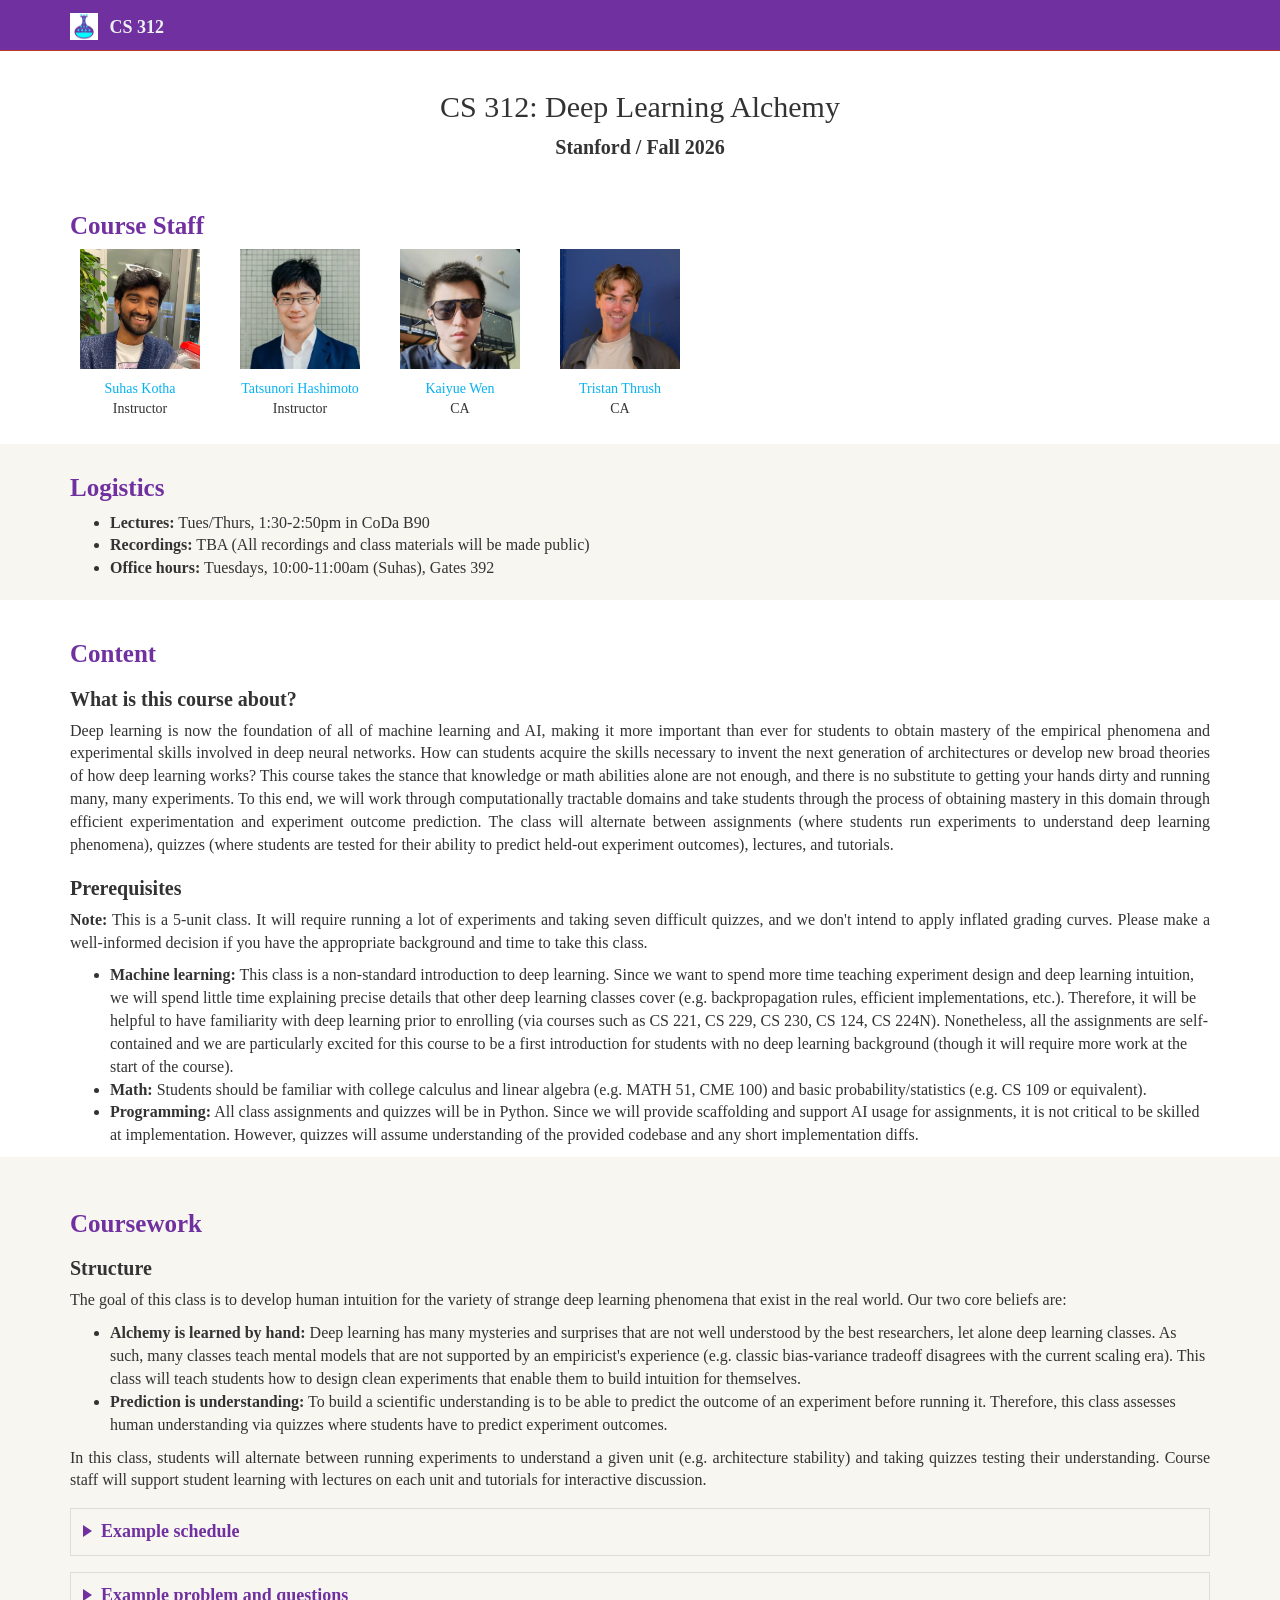
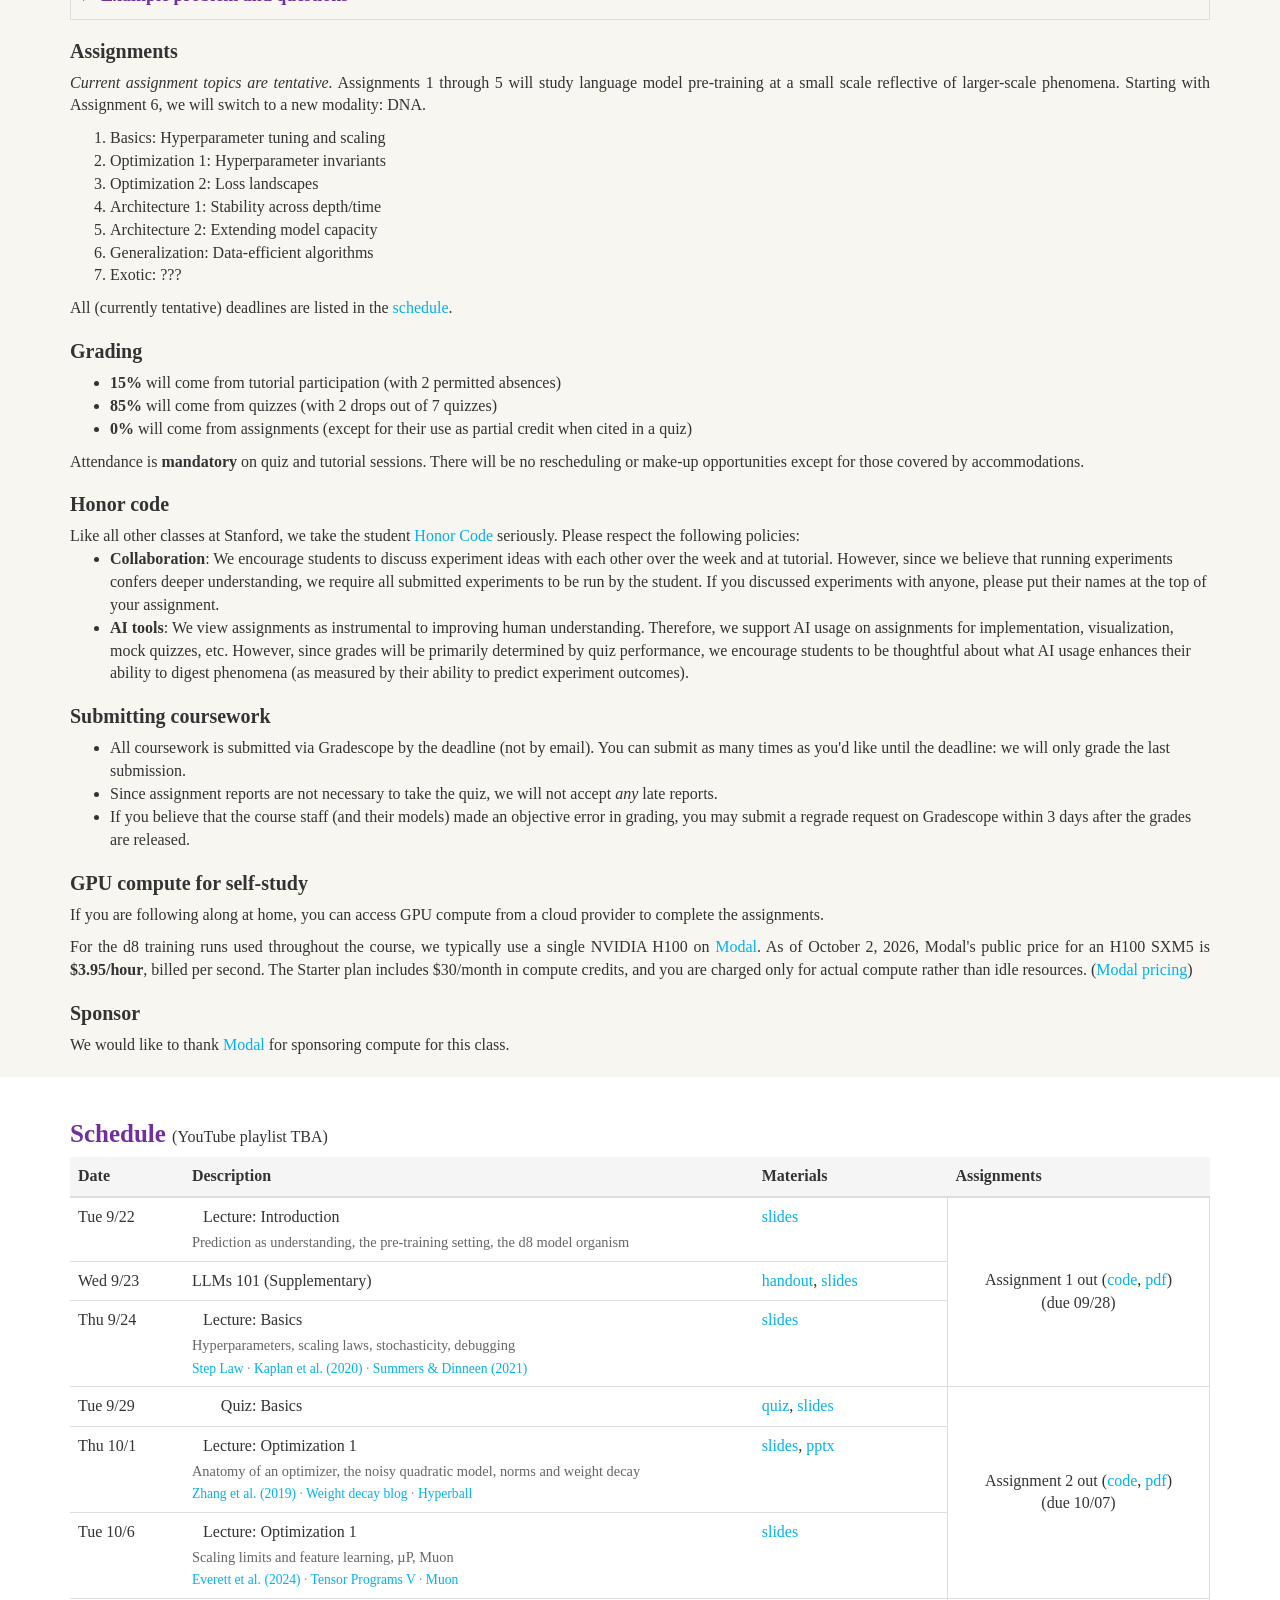
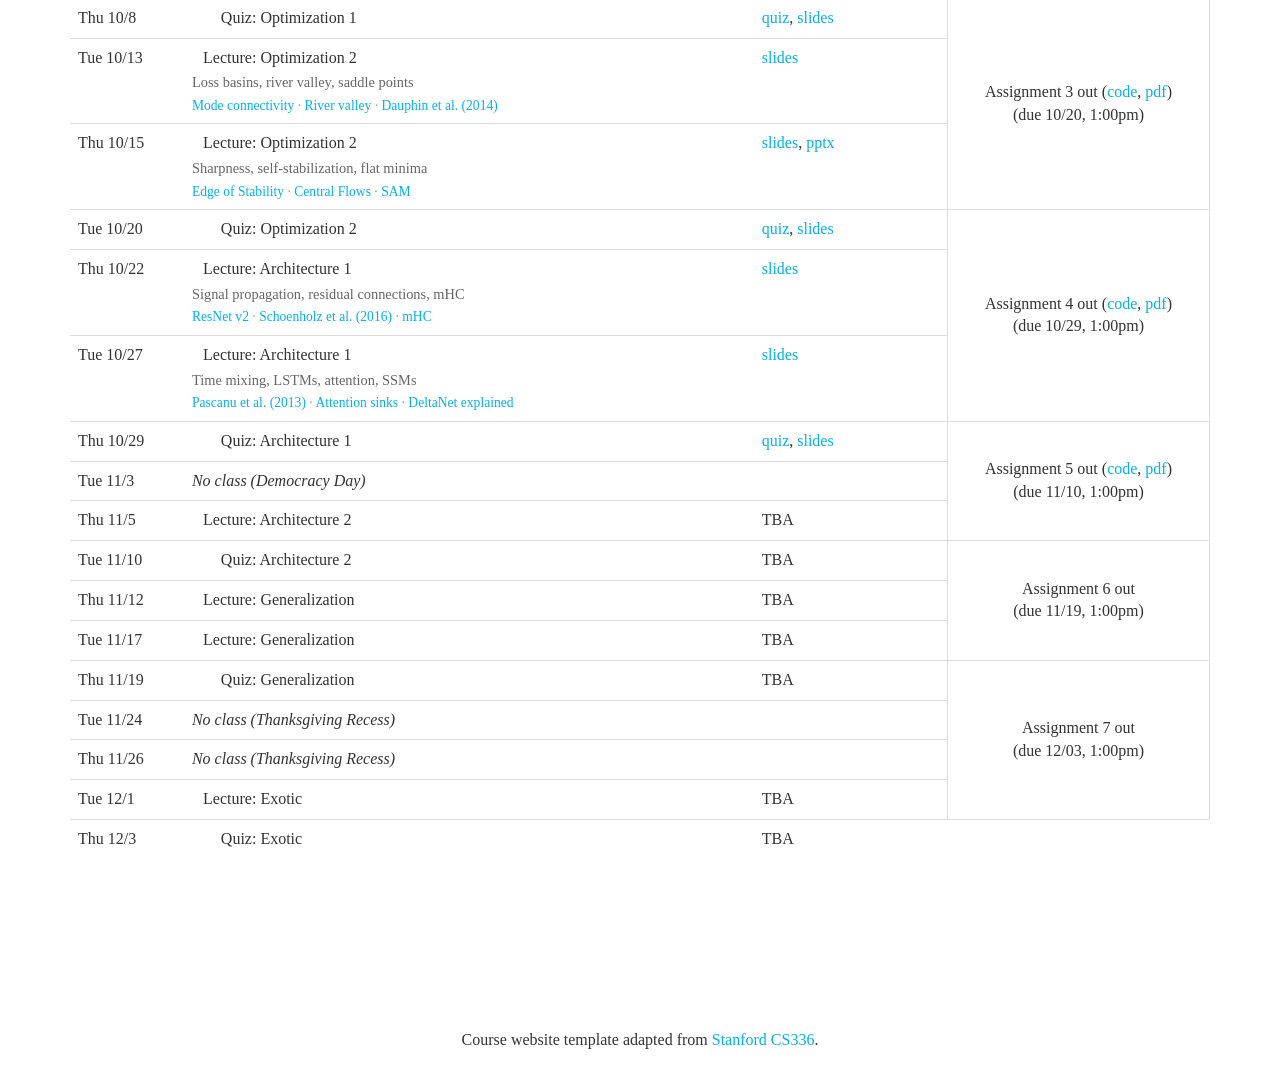
==== index.html @ ad255250 "Add interactive Stability quiz, handout, and answer slides" ====
<!doctype html>
<html lang="en">
  <head>
    <meta charset="utf-8" />
    <meta http-equiv="X-UA-Compatible" content="IE=edge" />
    <meta name="viewport" content="width=device-width, initial-scale=1" />
    <title>Deep Learning Alchemy | Stanford CS 312</title>
    <meta
      name="description"
      content="Official course website for Stanford CS 312: Deep Learning Alchemy (Fall 2026), including logistics, schedule, assignments, and course materials."
    />
    <meta
      name="robots"
      content="index,follow,max-snippet:-1,max-image-preview:large,max-video-preview:-1"
    />
    <meta name="author" content="Stanford CS 312 Staff" />
    <meta name="google-site-verification" content="wiOvonGE569wp-Qd1SQpCtJ5oDwH_4TUadY4_-77ur4" />
    <link rel="canonical" href="https://cs312.stanford.edu/" />
    <link rel="icon" type="image/png" href="/assets/images/alchemy_mock.png" />
    <meta property="og:locale" content="en_US" />
    <meta property="og:type" content="website" />
    <meta
      property="og:title"
      content="Stanford CS 312 | Deep Learning Alchemy"
    />
    <meta
      property="og:description"
      content="Official course website for Stanford CS 312: Deep Learning Alchemy (Fall 2026), including logistics, schedule, assignments, and course materials."
    />
    <meta property="og:url" content="https://cs312.stanford.edu/" />
    <meta property="og:site_name" content="Stanford CS 312" />
    <meta name="twitter:card" content="summary" />
    <meta
      name="twitter:title"
      content="Stanford CS 312 | Deep Learning Alchemy"
    />
    <meta
      name="twitter:description"
      content="Official course website for Stanford CS 312: Deep Learning Alchemy (Fall 2026), including logistics, schedule, assignments, and course materials."
    />
    <script type="application/ld+json">
      {
        "@context": "https://schema.org",
        "@type": "Course",
        "name": "CS 312: Deep Learning Alchemy",
        "courseCode": "CS 312",
        "description": "Stanford course focused on mastering the empirical phenomena and experimental skills involved in deep neural networks.",
        "provider": {
          "@type": "CollegeOrUniversity",
          "name": "Stanford University",
          "url": "https://www.stanford.edu"
        },
        "url": "https://cs312.stanford.edu/",
        "inLanguage": "en"
      }
    </script>
    <style>
      #shuffle-container {
        visibility: hidden;
      }
      /* #previous-offerings[hidden] {
        display: none;
      } */
    </style>
    <noscript
      ><style>
        #shuffle-container {
          visibility: visible;
        }
      </style></noscript
    >
    <script>
      // Shuffle instructors and CAs within their role groups
      document.addEventListener("DOMContentLoaded", () => {
        const container = document.getElementById("shuffle-container");
        if (container) {
          const children = Array.from(container.children);

          const shuffle = (items) => {
            const copy = [...items];
            for (let i = copy.length - 1; i > 0; i -= 1) {
              const j = Math.floor(Math.random() * (i + 1));
              if (i !== j) {
                [copy[i], copy[j]] = [copy[j], copy[i]];
              }
            }
            return copy;
          };

          container.replaceChildren(
            ...shuffle(children.slice(0, 2)),
            ...shuffle(children.slice(2)),
          );
          container.style.visibility = "visible";
        }

        document.querySelectorAll("[data-answer-slides]").forEach((quizAnswerSlidesLink) => {
          quizAnswerSlidesLink.addEventListener("click", (event) => {
            const shouldContinue = window.confirm(
              "Double-checking: did you actually attempt the quiz? These slides are for the quiz answers so only open them if you've attempted the quiz and want to see plots/commentary surrounding the answers.\n\nPress OK only if you still want to go forward.",
            );
            if (!shouldContinue) event.preventDefault();
          });
        });

        /* const offeringsToggle = document.getElementById(
          "toggle-previous-offerings",
        );
        const offeringsList = document.getElementById("previous-offerings");
        if (offeringsToggle && offeringsList) {
          offeringsToggle.addEventListener("click", () => {
            const isHidden = offeringsList.hasAttribute("hidden");
            if (isHidden) {
              offeringsList.removeAttribute("hidden");
              offeringsList.setAttribute("aria-hidden", "false");
              offeringsToggle.setAttribute("aria-expanded", "true");
            } else {
              offeringsList.setAttribute("hidden", "");
              offeringsList.setAttribute("aria-hidden", "true");
              offeringsToggle.setAttribute("aria-expanded", "false");
            }
          });
        } */
      });
    </script>
    <!-- bootstrap -->
    <link
      rel="stylesheet"
      href="https://maxcdn.bootstrapcdn.com/bootstrap/3.2.0/css/bootstrap.min.css"
    />
    <link rel="stylesheet" type="text/css" href="style.css" />
    <link
      rel="stylesheet"
      href="https://maxcdn.bootstrapcdn.com/font-awesome/4.4.0/css/font-awesome.min.css"
    />
  </head>
  <body>
    <nav class="navbar navbar-default navbar-fixed-top">
      <div class="container">
        <div class="navbar-header">
          <a class="navbar-brand brand" href="/">
            <img
              class="brand-icon"
              src="/assets/images/alchemy_mock.png"
              alt=""
              width="28"
              height="28"
            />
            <span>CS 312</span>
          </a>
        </div>
      </div>
    </nav>
    <main id="main-content">
    <div id="header" style="text-align: center">
      <h1>CS 312: Deep Learning Alchemy</h1>
      <p class="term-line">
        Stanford / Fall 2026
        <!-- Previous offerings temporarily hidden.
        <span
          style="
            position: relative;
            font-weight: 300;
            font-size: 16px;
            margin-left: 6px;
          "
          >(<button
            id="toggle-previous-offerings"
            type="button"
            aria-controls="previous-offerings"
            aria-expanded="false"
            style="
              color: #7030A0;
              text-decoration: underline;
              background: none;
              border: 0;
              padding: 0;
              font: inherit;
              line-height: inherit;
              cursor: pointer;
            "
          >
            previous offerings</button
          >)
          <span
            id="previous-offerings"
            hidden
            aria-hidden="true"
            style="
              position: absolute;
              left: 50%;
              transform: translateX(-50%);
              top: 100%;
              background: #fff;
              border: 1px solid #ccc;
              border-radius: 4px;
              padding: 4px 12px;
              font-size: 16px;
              font-weight: 300;
              white-space: nowrap;
              box-shadow: 0 2px 6px rgba(0, 0, 0, 0.12);
              z-index: 100;
            "
          >
            <a href="/spring2025/" style="color: #7030A0">Spring 2025</a> |
            <a href="/spring2024/" style="color: #7030A0">Spring 2024</a>
          </span>
        </span>
        -->
      </p>
      <!-- Previous offerings temporarily hidden.
      <noscript>
        <p
          style="
            text-align: center;
            margin-top: 6px;
            margin-bottom: 0;
            font-size: 16px;
          "
        >
          Previous offerings: <a href="/spring2025/">Spring 2025</a> |
          <a href="/spring2024/">Spring 2024</a>
        </p>
      </noscript>
      -->
    </div>
    <!-- Staff Info -->
    <div class="container sec" id="people">
      <!-- <div class="row"> -->
      <div class="col">
        <h2>Course Staff</h2>
        <div id="shuffle-container">
          <div class="instructor">
            <a href="https://thashim.github.io/">
              <div class="instructorphoto">
                <picture>
                  <source srcset="/assets/images/thashim.webp" type="image/webp" />
                  <img
                    src="/assets/images/thashim.jpeg"
                    alt="Tatsunori Hashimoto headshot"
                    width="120"
                    height="120"
                  />
                </picture>
              </div>
              <div>Tatsunori Hashimoto</div>
            </a>
            <div>Instructor</div>
          </div>
          <div class="instructor">
            <a href="https://kothasuhas.github.io/">
              <div class="instructorphoto">
                <picture>
                  <img
                    src="/assets/images/suhas.jpg"
                    alt="Suhas Kotha headshot"
                    width="120"
                    height="120"
                  />
                </picture>
              </div>
              <div>Suhas Kotha</div>
            </a>
            <div>Instructor</div>
          </div>
          <div class="instructor">
            <a href="https://whenwen.github.io/">
              <div class="instructorphoto">
                <img
                  src="/assets/images/kaiyue.jpg"
                  alt="Kaiyue Wen headshot"
                  width="120"
                  height="120"
                />
              </div>
              <div>Kaiyue Wen</div>
            </a>
            <div>CA</div>
          </div>
          <div class="instructor">
            <a href="https://tristanthrush.com/">
              <div class="instructorphoto">
                <img
                  src="/assets/images/tristan.png"
                  alt="Tristan Thrush headshot"
                  width="120"
                  height="120"
                />
              </div>
              <div>Tristan Thrush</div>
            </a>
            <div>CA</div>
          </div>
        </div>
      </div>
    </div>
    <!-- Logistics -->
    <div class="sechighlight">
      <div class="container sec" id="logistics">
        <h2>Logistics</h2>
        <ul>
          <li>
            <b>Lectures:</b> Tues/Thurs, 1:30-2:50pm in
            CoDa B90
          </li>
          <li>
            <b>Recordings:</b> TBA (All recordings and class materials will be made public)
          </li>
          <li>
            <b>Office hours:</b> Tuesdays, 10:00-11:00am (Suhas), Gates 392
          </li>
          <!-- <li>
            <b>Contact:</b> TBA
          </li> -->
        </ul>
      </div>
    </div>
    <!-- Content -->
    <div class="container sec" id="content">
      <h2>Content</h2>
      <h3>What is this course about?</h3>
      <p>
        Deep learning is now the foundation of all of machine learning and AI,
        making it more important than ever for students to obtain mastery of the
        empirical phenomena and experimental skills involved in deep neural
        networks. How can students acquire the skills necessary to invent the
        next generation of architectures or develop new broad theories of how
        deep learning works? This course takes the stance that knowledge or math
        abilities alone are not enough, and there is no substitute to getting
        your hands dirty and running many, many experiments. To this end, we
        will work through computationally tractable domains and take
        students through the process of obtaining mastery in this domain through
        efficient experimentation and experiment outcome prediction. The class will alternate between assignments (where students run experiments to understand deep learning phenomena), quizzes (where students are tested for their ability to predict held-out experiment outcomes), lectures, and tutorials.
      </p>
      <h3>Prerequisites</h3>
      <p>
        <b>Note:</b> This is a 5-unit class. It will require running a lot of experiments and taking seven difficult quizzes, and we don't intend to apply inflated grading curves. Please make a well-informed decision if you have the appropriate background and time to take this class.
      </p>
      <ul>
        <li><b>Machine learning:</b> This class is a non-standard introduction to deep learning. Since we want to spend more time teaching experiment design and deep learning intuition, we will spend little time explaining precise details that other deep learning classes cover (e.g. backpropagation rules, efficient implementations, etc.). Therefore, it will be helpful to have familiarity with deep learning prior to enrolling (via courses such as CS 221, CS 229, CS 230, CS 124, CS 224N). Nonetheless, all the assignments are self-contained and we are particularly excited for this course to be a first introduction for students with no deep learning background (though it will require more work at the start of the course).</li>
        <li><b>Math:</b> Students should be familiar with college calculus and linear algebra (e.g. MATH 51, CME 100) and basic probability/statistics (e.g. CS 109 or equivalent).</li>
        <li><b>Programming:</b> All class assignments and quizzes will be in Python. Since we will provide scaffolding and support AI usage for assignments, it is not critical to be skilled at implementation. However, quizzes will assume understanding of the provided codebase and any short implementation diffs. </li>
      </ul>
    </div>
    <!-- Coursework -->
    <!-- Note the margin-top:-20px and the <br> serve to make the #coursework hyperlink display correctly (with the h2 header visible) -->
    <div class="sechighlight">
      <div class="container sec" id="coursework" style="margin-top: -20px">
        <br />
        <h2>Coursework</h2>
        <h3>Structure</h3>
        <p>The goal of this class is to develop human intuition for the variety of strange deep learning phenomena that exist in the real world. Our two core beliefs are:</p>
        <ul>
          <li><b>Alchemy is learned by hand:</b> Deep learning has many mysteries and surprises that are not well understood by the best researchers, let alone deep learning classes. As such, many classes teach mental models that are not supported by an empiricist's experience (e.g. classic bias-variance tradeoff disagrees with the current scaling era). This class will teach students how to design clean experiments that enable them to build intuition for themselves.</li>
          <li><b>Prediction is understanding:</b> To build a scientific understanding is to be able to predict the outcome of an experiment before running it. Therefore, this class assesses human understanding via quizzes where students have to predict experiment outcomes.</li>
        </ul>
        <p>In this class, students will alternate between running experiments to understand a given unit (e.g. architecture stability) and taking quizzes testing their understanding. Course staff will support student learning with lectures on each unit and tutorials for interactive discussion.</p>
        <details class="large-content-dropdown example-schedule-dropdown">
          <summary>Example schedule</summary>
          <ul>
            <li>
            At the introductory meeting and after each quiz: The assignment for the next unit is released
            <ul>
              <li>The assignment scopes out empirical phenomena that students will best understand through designing clean experiments.</li>
              <li>Students will eventually submit a report with plots/tables explaining the experiments they ran.</li>
            </ul>
            </li>
            <li>One or two class meetings: Lectures explain common intuitions for the unit</li>
            <li>
            Once a week: 30 minute tutorial
            <ul>
              <li>Every week, each student is required to meet with three other students and one course staff for 30 minutes.</li>
              <li>During this session, the instructor will ask questions about what experiments each student is running as well as cover practice problems that will help for the quiz. This time can also serve as group office hours.</li>
              <li>Students will receive a full grade given active participation.</li>
            </ul>
            </li>
            <li>
            By the start of the quiz: Student reports are due
            <ul>
              <li>Note that the assignment is not graded and is only useful for partial credit on the quiz.</li>
              <li>The reports may inspire questions that appear on the quiz.</li>
            </ul>
            </li>
            <li>
            At the end of the unit: A 40-minute experiment prediction quiz is administered
            <ul>
              <li>Each quiz question will correspond to a thematic held-out experiment run by the instructors. The student will be given a description of the experiment (including code diff) and asked to predict the outcome of the experiment.</li>
              <li>Quiz questions will span easy, medium, and hard difficulty depending on how much extrapolation they require from the assignment suggestions.</li>
              <li>During this quiz, students will not be allowed to refer to any external resources including their report. Students can cite their report in the quiz and can receive partial credit if their reasoning appears sound.</li>
              <li>Immediately after the quiz, the instructors will cover the answers and discuss mental models with the class.</li>
            </ul>
            </li>
          </ul>
        </details>
        <details class="large-content-dropdown example-problems-dropdown">
          <summary>Example problem and questions</summary>
          <div class="table-responsive">
            <table class="table table-bordered example-problems-table">
            <colgroup>
              <col style="width: 50%" />
              <col style="width: 50%" />
            </colgroup>
            <tbody>
              <tr>
                <td><b>Example Assignment Problem</b>: Start from the baseline depth 8 transformer that we pre-train on 614M tokens. This transformer (implementation provided below) features multiple components such as prenorm, attention, MLP, residuals, and positional embeddings. In this problem, we want to understand how much each component improves loss. Explore the following directions.
                <ol type="a">
                  <li>Perform leave-one-out ablations on the role of each component in our current model.</li>
                  <li>...</li>
                  <li>...</li>
                  <li>Understand the role of the residual connection. Can you come up with different schemes that improve the loss benefit of the residual connection?</li>
                </ol>
                <details class="example-code-dropdown relevant-code">
                  <summary>Relevant code snippet</summary>
                  <pre><code>class Block(nn.Module):
    def __init__(self, width, ...):
        super().__init__()
        self.attn_norm = RMSNorm(width)
        self.attn = Attention(width, ...)
        self.mlp_norm = RMSNorm(width)
        self.mlp = MLP(width, ...)

    def update(self, x):
        attn = self.attn(self.attn_norm(x))
        mlp = self.mlp(self.mlp_norm(x + attn))
        return attn + mlp

    def forward(self, x):
        return x + self.update(x)


class Transformer(nn.Module):
    def __init__(self, vocab_size, depth=8, ...):
        super().__init__()
        self.token_embed = nn.Embedding(vocab_size, ...)
        self.position_embed = nn.Embedding(...)
        self.blocks = nn.ModuleList(
            [Block(...) for _ in range(depth)]
        )
        self.final_norm = RMSNorm(...)
        self.lm_head = nn.Linear(..., vocab_size)

    def forward(self, tokens):
        positions = torch.arange(
            tokens.size(1), device=tokens.device
        )
        x = self.token_embed(tokens)
        x = x + self.position_embed(positions)
        for block in self.blocks:
            x = block(x)
        return self.lm_head(self.final_norm(x))</code></pre>
                </details>
                </td>
                <td>
                  <b>Example Quiz Question (Difficulty Easy)</b>: We train each of the following depth-8 transformer variants using the same training recipe and hyperparameters. Rank the variants from lowest to highest final validation loss. Use &lt;, &gt;, or = between the letters; use = when the losses are within 0.01.
                  <ol type="A">
                    <li>Baseline</li>
                    <li>No prenorm</li>
                    <li>No residual</li>
                    <li>No MLP</li>
                    <li>No attention</li>
                    <li>No positional embeddings</li>
                  </ol>
                  <details class="example-code-dropdown question-diff">
                    <summary>No prenorm diff</summary>
                    <pre><code><span class="diff-context">@@ -10,4 +10,4 @@ class Block.update</span>
<span class="diff-context"> def update(self, x):</span>
<span class="diff-remove">-    attn = self.attn(self.attn_norm(x))</span>
<span class="diff-add">+    attn = self.attn(x)</span>
<span class="diff-remove">-    mlp = self.mlp(self.mlp_norm(x + attn))</span>
<span class="diff-add">+    mlp = self.mlp(x + attn)</span>
<span class="diff-context">     return attn + mlp</span></code></pre>
                  </details>
                  <details class="example-code-dropdown question-diff">
                    <summary>No residual diff</summary>
                    <pre><code><span class="diff-context">@@ -16,2 +16,2 @@ class Block.forward</span>
<span class="diff-context"> def forward(self, x):</span>
<span class="diff-remove">-    return x + self.update(x)</span>
<span class="diff-add">+    return self.update(x)</span></code></pre>
                  </details>
                  <details class="example-code-dropdown question-diff">
                    <summary>No MLP diff</summary>
                    <pre><code><span class="diff-context">@@ -10,4 +10,3 @@ class Block.update</span>
<span class="diff-context"> def update(self, x):</span>
<span class="diff-context">     attn = self.attn(self.attn_norm(x))</span>
<span class="diff-remove">-    mlp = self.mlp(self.mlp_norm(x + attn))</span>
<span class="diff-remove">-    return attn + mlp</span>
<span class="diff-add">+    return attn</span></code></pre>
                  </details>
                  <details class="example-code-dropdown question-diff">
                    <summary>No attention diff</summary>
                    <pre><code><span class="diff-context">@@ -10,4 +10,3 @@ class Block.update</span>
<span class="diff-context"> def update(self, x):</span>
<span class="diff-remove">-    attn = self.attn(self.attn_norm(x))</span>
<span class="diff-remove">-    mlp = self.mlp(self.mlp_norm(x + attn))</span>
<span class="diff-remove">-    return attn + mlp</span>
<span class="diff-add">+    mlp = self.mlp(self.mlp_norm(x))</span>
<span class="diff-add">+    return mlp</span></code></pre>
                  </details>
                  <details class="example-code-dropdown question-diff">
                    <summary>No positional embeddings diff</summary>
                    <pre><code><span class="diff-context">@@ -22,2 +22,1 @@ Transformer.__init__</span>
<span class="diff-context">         self.token_embed = nn.Embedding(vocab_size, ...)</span>
<span class="diff-remove">-        self.position_embed = nn.Embedding(...)</span>
<span class="diff-context">@@ -30,8 +29,4 @@ Transformer.forward</span>
<span class="diff-context">     def forward(self, tokens):</span>
<span class="diff-remove">-        positions = torch.arange(</span>
<span class="diff-remove">-            tokens.size(1), device=tokens.device</span>
<span class="diff-remove">-        )</span>
<span class="diff-context">         x = self.token_embed(tokens)</span>
<span class="diff-remove">-        x = x + self.position_embed(positions)</span>
<span class="diff-context">         for block in self.blocks:</span>
<span class="diff-context">             x = block(x)</span></code></pre>
                  </details>
                  <br>
                  <b>Example Quiz Question (Difficulty Hard)</b>: We train the default 8 layer transformer as well as a variant where instead of having the residual connection come from the previous layer, we take 0.5 contribution from the previous layer and 0.5 contribution from two layers before (except for the first layer). For each method, we take the best loss over six learning rates {10<sup>&minus;4</sup>, 3 &times; 10<sup>&minus;4</sup>, 10<sup>&minus;3</sup>, 3 &times; 10<sup>&minus;3</sup>, 10<sup>&minus;2</sup>, 3 &times; 10<sup>&minus;2</sup>}. What is your prediction of the loss difference between each method (<i>L<sub>mixed residual</sub></i> &minus; <i>L<sub>default</sub></i>)?
                  <details class="example-code-dropdown question-diff">
                    <summary>Core diff</summary>
                    <pre><code><span class="diff-context">@@ -34,3 +34,9 @@ Transformer.forward</span>
<span class="diff-context"> x_two_back = None</span>
<span class="diff-context"> for i, block in enumerate(self.blocks):</span>
<span class="diff-remove">-    x = block(x)</span>
<span class="diff-add">+    update = block.update(x)</span>
<span class="diff-add">+    residual = (</span>
<span class="diff-add">+        x if i == 0</span>
<span class="diff-add">+        else 0.5 * x + 0.5 * x_two_back</span>
<span class="diff-add">+    )</span>
<span class="diff-add">+    x_two_back, x = x, residual + update</span></code></pre>
                  <br>
                  <p><i>Note: both of these questions are hard, do not get discouraged if you do not have intuition for them without running experiments from the assignment!</i></p>
                  </details>
                </td>
              </tr>
            </tbody>
            </table>
          </div>
        </details>
        <h3>Assignments</h3>
        <p><i>Current assignment topics are tentative.</i> Assignments 1 through 5 will study language model pre-training at a small scale reflective of larger-scale phenomena. Starting with Assignment 6, we will switch to a new modality: DNA.</p>
        <ol>
          <li>Basics: Hyperparameter tuning and scaling</li>
          <li>Optimization 1: Hyperparameter invariants</li>
          <li>Optimization 2: Loss landscapes</li>
          <li>Architecture 1: Stability across depth/time</li>
          <li>Architecture 2: Extending model capacity</li>
          <li>Generalization: Data-efficient algorithms</li>
          <li>Exotic: ???</li>
        </ol>
        All (currently tentative) deadlines are listed in the
        <a href="#schedule">schedule</a>.

        <h3>Grading</h3>

        <ul>
          <li><b>15%</b> will come from tutorial participation (with 2 permitted absences)</li>
          <li><b>85%</b> will come from quizzes (with 2 drops out of 7 quizzes)</li>
          <li><b>0%</b> will come from assignments (except for their use as partial credit when cited in a quiz)</li>
        </ul>

        <p>Attendance is <b>mandatory</b> on quiz and tutorial sessions. There will be no rescheduling or make-up opportunities except for those covered by accommodations. </p>

        <h3>Honor code</h3>
        Like all other classes at Stanford, we take the student
        <a href="https://ed.stanford.edu/academics/masters-handbook/honor-code"
          >Honor Code</a
        >
        seriously. Please respect the following policies:
        <ul>
          <li>
            <b>Collaboration</b>: We encourage students to discuss experiment ideas with each other over the week and at tutorial. However, since we believe that running experiments confers deeper understanding, we require all submitted experiments to be run by the student. If you discussed experiments with anyone, please put their names at the top of your assignment.
          </li>
          <li>
            <b>AI tools</b>: We view assignments as instrumental to improving human understanding. Therefore, we support AI usage on assignments for implementation, visualization, mock quizzes, etc. However, since grades will be primarily determined by quiz performance, we encourage students to be thoughtful about what AI usage enhances their ability to digest phenomena (as measured by their ability to predict experiment outcomes).
          </li>
        </ul>

        <h3>Submitting coursework</h3>
        <ul>
          <li>
            All coursework is submitted via Gradescope by the deadline (not by email). You can submit as many times as you'd like until the deadline: we will only grade the last submission.
          </li>
          <li>
            Since assignment reports are not necessary to take the quiz, we will not accept <i>any</i> late reports.
          </li>
          <li>
            If you believe that the course staff (and their models) made an objective error in
          grading, you may submit a regrade request on Gradescope within 3 days
          after the grades are released.
          </li>
        </ul>
        <h3>GPU compute for self-study</h3>

        <p>If you are following along at home, you can access GPU compute from a cloud provider to complete the assignments.</p>

        <p>
          For the d8 training runs used throughout the course, we typically use a single NVIDIA H100 on
          <a href="https://modal.com">Modal</a>. As of October 2, 2026, Modal's public price for an H100 SXM5 is
          <b>$3.95/hour</b>, billed per second. The Starter plan includes $30/month in compute credits, and you are
          charged only for actual compute rather than idle resources.
          (<a href="https://modal.com/pricing">Modal pricing</a>)
        </p>
        <h3>Sponsor</h3>
        <p>
          We would like to thank <a href="https://modal.jobs/">Modal</a> for sponsoring compute for this class.
        </p>
      </div>
    </div>
    <!-- Schedule -->
    <!-- Note the margin-top:-20px and the <br> serve to make the #schedule hyperlink display correctly (with the h2 header visible) -->
    <div class="container sec" id="schedule" style="margin-top: -20px">
      <br />
      <h2>
        Schedule
        <span class="schedule-playlist">(YouTube playlist TBA)</span>
      </h2>
      <table class="table" style="margin-bottom: 10rem">
        <colgroup>
          <col style="width: 10%" />
          <col style="width: 50%" />
          <col style="width: 17%" />
          <col style="width: 23%" />
        </colgroup>
        <thead>
          <tr class="active">
            <th>Date</th>
            <th>Description</th>
            <th>Materials</th>
            <th>Assignments</th>
          </tr>
        </thead>
        <tbody>
          <tr>
            <td>Tue 9/22</td>
            <td><span class="schedule-label">Lecture</span>: Introduction
              <div class="schedule-topics">Prediction as understanding, the pre-training setting, the d8 model organism</div>
            </td>
            <td><a href="assets/slides/lecture_01.pdf">slides</a></td>
            <td class="assignment-block" rowspan="3">Assignment 1 out (<a href="https://github.com/deep-learning-alchemy/assignments/tree/a1_release">code</a>, <a href="assets/assignments/a1_basics.pdf">pdf</a>)<span class="assignment-due-break"><br /></span> (due 09/28)</td>
          </tr>
          <tr>
            <td>Wed 9/23</td>
            <td>LLMs 101 (Supplementary)</td>
            <td><a href="assets/slides/llms_101_handout.pdf">handout</a>, <a href="assets/slides/llms_101_slides.pdf">slides</a></td>
          </tr>
          <tr>
            <td>Thu 9/24</td>
            <td><span class="schedule-label">Lecture</span>: Basics
              <div class="schedule-topics">Hyperparameters, scaling laws, stochasticity, debugging</div>
              <div class="schedule-readings"><a href="https://arxiv.org/abs/2503.04715">Step Law</a> &middot; <a href="https://arxiv.org/abs/2001.08361">Kaplan et al. (2020)</a> &middot; <a href="https://arxiv.org/abs/2103.04514">Summers &amp; Dinneen (2021)</a></div>
            </td>
            <td><a href="assets/slides/lecture_02.pdf">slides</a></td>
          </tr>
          <tr>
            <td>Tue 9/29</td>
            <td><span class="schedule-label">Quiz</span>: Basics</td>
            <td><a href="quiz-basics.html">quiz</a>, <a data-answer-slides href="assets/quizzes/basics_answer_slides.pdf">slides</a></td>
            <td class="assignment-block" rowspan="3">Assignment 2 out (<a href="https://github.com/deep-learning-alchemy/assignments/tree/a2_release">code</a>, <a href="assets/assignments/a2_hyperparameter_scaling.pdf">pdf</a>)<span class="assignment-due-break"><br /></span> (due 10/07)</td>
          </tr>
          <tr>
            <td>Thu 10/1</td>
            <td><span class="schedule-label">Lecture</span>: Optimization 1
              <div class="schedule-topics">Anatomy of an optimizer, the noisy quadratic model, norms and weight decay</div>
              <div class="schedule-readings"><a href="https://arxiv.org/abs/1907.04164">Zhang et al. (2019)</a> &middot; <a href="https://whenwen.github.io/wd_blog/public/weight-decay-part-2.html">Weight decay blog</a> &middot; <a href="https://arxiv.org/abs/2606.16899">Hyperball</a></div>
            </td>
            <td><a href="assets/slides/lecture_03.pdf">slides</a>, <a href="assets/slides/lecture_03.pptx">pptx</a></td>
          </tr>
          <tr>
            <td>Tue 10/6</td>
            <td><span class="schedule-label">Lecture</span>: Optimization 1
              <div class="schedule-topics">Scaling limits and feature learning, &micro;P, Muon</div>
              <div class="schedule-readings"><a href="https://arxiv.org/abs/2407.05872">Everett et al. (2024)</a> &middot; <a href="https://arxiv.org/abs/2203.03466">Tensor Programs V</a> &middot; <a href="https://kellerjordan.github.io/posts/muon/">Muon</a></div>
            </td>
            <td><a href="assets/slides/lecture_04.pdf">slides</a></td>
          </tr>
          <tr>
            <td>Thu 10/8</td>
            <td><span class="schedule-label">Quiz</span>: Optimization 1</td>
            <td><a href="quiz-hyperparameter-scaling.html">quiz</a>, <a data-answer-slides href="assets/quizzes/hyperparameter_scaling_answer_slides.pdf">slides</a></td>
            <td class="assignment-block" rowspan="3">Assignment 3 out (<a href="https://github.com/deep-learning-alchemy/assignments/tree/a3_release">code</a>, <a href="assets/assignments/a3_optimization2.pdf">pdf</a>)<span class="assignment-due-break"><br /></span> (due 10/20, 1:00pm)</td>
          </tr>
          <tr>
            <td>Tue 10/13</td>
            <td><span class="schedule-label">Lecture</span>: Optimization 2
              <div class="schedule-topics">Loss basins, river valley, saddle points</div>
              <div class="schedule-readings"><a href="https://arxiv.org/abs/1802.10026" title="Loss Surfaces, Mode Connectivity, and Fast Ensembling of DNNs">Mode connectivity</a> &middot; <a href="https://arxiv.org/abs/2410.05192" title="Understanding Warmup-Stable-Decay Learning Rates: A River Valley Loss Landscape Perspective">River valley</a> &middot; <a href="https://arxiv.org/abs/1406.2572" title="Identifying and attacking the saddle point problem in high-dimensional non-convex optimization">Dauphin et al. (2014)</a></div>
            </td>
            <td><a href="assets/slides/lecture_05.pdf">slides</a></td>
          </tr>
          <tr>
            <td>Thu 10/15</td>
            <td><span class="schedule-label">Lecture</span>: Optimization 2
              <div class="schedule-topics">Sharpness, self-stabilization, flat minima</div>
              <div class="schedule-readings"><a href="https://arxiv.org/abs/2103.00065" title="Gradient Descent on Neural Networks Typically Occurs at the Edge of Stability">Edge of Stability</a> &middot; <a href="https://arxiv.org/abs/2410.24206" title="Understanding Optimization in Deep Learning with Central Flows">Central Flows</a> &middot; <a href="https://arxiv.org/abs/2010.01412" title="Sharpness-Aware Minimization for Efficiently Improving Generalization">SAM</a></div>
            </td>
            <td><a href="assets/slides/lecture_06.pdf">slides</a>, <a href="assets/slides/lecture_06.pptx">pptx</a></td>
          </tr>
          <tr>
            <td>Tue 10/20</td>
            <td><span class="schedule-label">Quiz</span>: Optimization 2</td>
            <td><a href="quiz-optimization-2.html">quiz</a>, <a data-answer-slides href="assets/quizzes/optimization2_answer_slides.pdf">slides</a></td>
            <td class="assignment-block" rowspan="3">Assignment 4 out (<a href="https://github.com/deep-learning-alchemy/assignments/tree/a4_release">code</a>, <a href="assets/assignments/a4_architecture1.pdf">pdf</a>)<span class="assignment-due-break"><br /></span> (due 10/29, 1:00pm)</td>
          </tr>
          <tr>
            <td>Thu 10/22</td>
            <td><span class="schedule-label">Lecture</span>: Architecture 1
              <div class="schedule-topics">Signal propagation, residual connections, mHC</div>
              <div class="schedule-readings"><a href="https://arxiv.org/abs/1603.05027" title="Identity Mappings in Deep Residual Networks">ResNet v2</a> &middot; <a href="https://arxiv.org/abs/1611.01232" title="Deep Information Propagation">Schoenholz et al. (2016)</a> &middot; <a href="https://arxiv.org/abs/2512.24880" title="mHC: Manifold-Constrained Hyper-Connections">mHC</a></div>
            </td>
            <td><a href="assets/slides/lecture_07.pdf">slides</a></td>
          </tr>
          <tr>
            <td>Tue 10/27</td>
            <td><span class="schedule-label">Lecture</span>: Architecture 1
              <div class="schedule-topics">Time mixing, LSTMs, attention, SSMs</div>
              <div class="schedule-readings"><a href="https://arxiv.org/abs/1211.5063" title="On the difficulty of training Recurrent Neural Networks">Pascanu et al. (2013)</a> &middot; <a href="https://arxiv.org/abs/2410.10781" title="When Attention Sink Emerges in Language Models: An Empirical View">Attention sinks</a> &middot; <a href="https://sustcsonglin.github.io/blog/2024/deltanet-1/" title="DeltaNet Explained (Part I)">DeltaNet explained</a></div>
            </td>
            <td><a href="assets/slides/lecture_08.pdf">slides</a></td>
          </tr>
          <tr>
            <td>Thu 10/29</td>
            <td><span class="schedule-label">Quiz</span>: Architecture 1</td>
            <td><a href="quiz-stability.html">quiz</a>, <a data-answer-slides href="assets/quizzes/stability_answer_slides.pdf">slides</a></td>
            <td class="assignment-block" rowspan="3">Assignment 5 out (<a href="https://github.com/deep-learning-alchemy/assignments/tree/a5_release">code</a>, <a href="assets/assignments/a5_capacity.pdf">pdf</a>)<span class="assignment-due-break"><br /></span> (due 11/10, 1:00pm)</td>
          </tr>
          <tr>
            <td>Tue 11/3</td>
            <td><i>No class (Democracy Day)</i></td>
            <td></td>
          </tr>
          <tr>
            <td>Thu 11/5</td>
            <td><span class="schedule-label">Lecture</span>: Architecture 2</td>
            <td>TBA</td>
          </tr>
          <tr>
            <td>Tue 11/10</td>
            <td><span class="schedule-label">Quiz</span>: Architecture 2</td>
            <td>TBA</td>
            <td class="assignment-block" rowspan="3">Assignment 6 out<span class="assignment-due-break"><br /></span> (due 11/19, 1:00pm)</td>
          </tr>
          <tr>
            <td>Thu 11/12</td>
            <td><span class="schedule-label">Lecture</span>: Generalization</td>
            <td>TBA</td>
          </tr>
          <tr>
            <td>Tue 11/17</td>
            <td><span class="schedule-label">Lecture</span>: Generalization</td>
            <td>TBA</td>
          </tr>
          <tr>
            <td>Thu 11/19</td>
            <td><span class="schedule-label">Quiz</span>: Generalization</td>
            <td>TBA</td>
            <td class="assignment-block" rowspan="4">Assignment 7 out<span class="assignment-due-break"><br /></span> (due 12/03, 1:00pm)</td>
          </tr>
          <tr>
            <td>Tue 11/24</td>
            <td><i>No class (Thanksgiving Recess)</i></td>
            <td></td>
          </tr>
          <tr>
            <td>Thu 11/26</td>
            <td><i>No class (Thanksgiving Recess)</i></td>
            <td></td>
          </tr>
          <tr>
            <td>Tue 12/1</td>
            <td><span class="schedule-label">Lecture</span>: Exotic</td>
            <td>TBA</td>
          </tr>
          <tr>
            <td>Thu 12/3</td>
            <td><span class="schedule-label">Quiz</span>: Exotic</td>
            <td>TBA</td>
            <td></td>
          </tr>
        </tbody>
      </table>
    </div>
    </main>
    <footer id="footer" class="container">
      Course website template adapted from
      <a href="https://cs336.stanford.edu/spring2025/">Stanford CS336</a>.
    </footer>
    <!-- jQuery and Bootstrap -->
    <script src="https://ajax.googleapis.com/ajax/libs/jquery/1.11.1/jquery.min.js"></script>
    <script src="https://maxcdn.bootstrapcdn.com/bootstrap/3.2.0/js/bootstrap.min.js"></script>

    <!-- Add whitespace to ensure schedule is visible when banner is active -->
    <!-- <div style="height: 200px;"></div> -->
  </body>
</html>
---- style.css ----
body {
  font-family: "Palatino Linotype", "Book Antiqua", Palatino, serif;
  font-weight: 400;
  font-size: 16px;
  padding-top: 70px;
}

p {
  text-align: justify;
}

a {
  color: #03b1f1;
}

a:hover,
a:focus {
  color: #03b1f1;
}

#header {
  margin-top: 20px;
  margin-bottom: 20px;
}

h1 {
  font-size: 30px;
  font-weight: 300;
  text-align: center;
}

h2 {
  font-size: 25px;
  /* font-weight: 300; */
  font-weight: bold;
  color: #7030A0;
}

.schedule-playlist {
  color: #333;
  font-size: 16px;
  font-weight: 300;
}

h3 {
  font-size: 20px;
  font-weight: bold;
}

.term-line {
  font-size: 20px;
  font-weight: bold;
  margin-top: 10px;
  margin-bottom: 10px;
  text-align: center;
}

#header .term-line > span {
  display: block;
  margin-left: 0 !important;
  margin-top: 4px;
}

.lhead {
  font-weight: normal;
  margin-top: 5px;
}

.litem {
  margin-top: 5px;
}

#footer {
  height: 100px;
  padding-top: 50px;
  text-align: center;
  position: relative;
}

.instructorphoto img {
  width: 120px;
  height: 120px;
  object-fit: cover;
  object-position: center;
  border-radius: 0;
  margin-bottom: 10px;
}

.instructor {
  display: inline-block;
  width: 140px;
  text-align: center;
  margin-right: 20px;
  margin-bottom: 5px;
  font-size: 14px;
}

.sec {
  margin-bottom: 10px;
  padding-top: 10px;
  padding-bottom: 10px;
}

.sechighlight {
  background-color: #f7f6f1;
}

.tt {
  color: #060;
  display: inline-block;
}

#inputlayer {
  width: 65px;
}

.layer {
  width: 35px;
  display: inline-block;
  vertical-align: middle;
  margin-left: 10px;
  margin-bottom: 5px;
}

.actmap {
  display: block;
  border: 2px solid #FFF;
}

#convnetvis {
  text-align: center;
}

.pp {
  color: white;
  text-align: left;
  padding: 5px;
  height: 32px;
  margin: 2px;
  background-color: rgb(85,187,85);
  overflow: visible !important;
}

#convask {
  position: absolute;
  top: 360px;
  right: 16px;
  color: white;
  font-size: 25px;
  cursor: pointer;
}

#explain {
  display: none;
  background-color: #FF9;
  border-radius: 10px;
  margin: 10px;
  padding: 10px;
}
.qq {
  color: #060;
}
.qa {
  font-style: italic;
}
.qqa {
  margin-bottom: 20px;
}
.spanh {
  font-weight: normal;
}

#coursedesc {
  text-align: justify;
}

#classicons {
  position: absolute;
  bottom: 20px;
  right: 20px;
}

.bold { font-weight: bold; }
.red { color: #b00020; }
.status-out { color: #006400; }
.status-due { color: #b00020; }

#schedule td.assignment-block {
  vertical-align: middle;
  text-align: center;
  border: 1px solid #ddd;
}

#schedule .table td:first-child {
  white-space: nowrap;
}

#schedule .schedule-label {
  display: inline-block;
  width: 3.75em;
  text-align: right;
}

#schedule .schedule-topics {
  margin-top: 3px;
  font-size: 0.9em;
  color: #666;
}

#schedule .schedule-readings {
  margin-top: 3px;
  font-size: 0.85em;
  color: #999;
}

.example-code-dropdown {
  margin: 12px 0;
}

.large-content-dropdown {
  margin: 16px 0;
}

.large-content-dropdown > summary {
  border: 1px solid #ddd;
  color: #7030A0;
  cursor: pointer;
  font-size: 18px;
  font-weight: bold;
  list-style: none;
  padding: 10px 12px;
}

.large-content-dropdown > summary::-webkit-details-marker {
  display: none;
}

.large-content-dropdown > summary::before {
  border-bottom: 6px solid transparent;
  border-left: 9px solid currentColor;
  border-top: 6px solid transparent;
  content: "";
  display: inline-block;
  margin-right: 9px;
  transform-origin: 35% 50%;
  transition: transform 0.15s ease;
}

.large-content-dropdown[open] > summary::before {
  transform: rotate(90deg);
}

.example-schedule-dropdown > ul {
  margin-top: 10px;
}

.example-problems-dropdown .table-responsive {
  margin-top: 10px;
}

.example-problems-table {
  table-layout: fixed;
  width: 100%;
}

.example-problems-table td {
  overflow: hidden;
  vertical-align: top;
}

.example-code-dropdown summary {
  color: #7030A0;
  cursor: pointer;
  font-weight: bold;
  list-style: none;
}

.example-code-dropdown summary::-webkit-details-marker {
  display: none;
}

.example-code-dropdown summary::before {
  border-bottom: 5px solid transparent;
  border-left: 7px solid currentColor;
  border-top: 5px solid transparent;
  content: "";
  display: inline-block;
  margin-right: 7px;
  transform-origin: 35% 50%;
  transition: transform 0.15s ease;
}

.example-code-dropdown[open] summary::before {
  transform: rotate(90deg);
}

.example-code-dropdown pre {
  background-color: #20252b;
  border: 1px solid #343b44;
  box-sizing: border-box;
  margin: 8px 0 0;
  max-width: 100%;
  overflow-x: auto;
  width: 100%;
}

.example-code-dropdown pre code {
  background: transparent;
  color: #fff;
  white-space: pre;
}

.example-code-dropdown.relevant-code pre code,
.example-code-dropdown .diff-add {
  color: #b7f7b0;
}

.example-code-dropdown .diff-remove {
  color: #ff9b9b;
}

.loss-answer-line {
  border-bottom: 1px solid currentColor;
  display: inline-block;
  width: 7em;
}

/* Navbar color / spacing */
.navbar-default {
  background-color: #7030A0;
  border-color: #c0392b;
  text-align: center;
}
.navbar-default .navbar-brand {
  color: #ecf0f1;
  font-weight: bold;
}

.navbar-default .navbar-brand .brand-icon {
  display: inline-block;
  width: 28px;
  height: 28px;
  object-fit: contain;
  vertical-align: middle;
  margin: -4px 7px -4px 0;
}

.navbar-default .navbar-brand span {
  vertical-align: middle;
}
.navbar-default .navbar-brand:hover,
.navbar-default .navbar-brand:focus {
  color: #fbcbcc;
}
.navbar-default .navbar-text {
  color: #ecf0f1;
}
.navbar-default .navbar-collapse > ul {
  width: 80%;
}
.navbar-default .navbar-collapse > ul > li {
  width: 16%;
}
.navbar-default .navbar-nav > li > a {
  color: #ecf0f1;
}
.navbar-default .navbar-nav > li > a:hover,
.navbar-default .navbar-nav > li > a:focus {
  color: #fbcbcc;
}
.navbar-default .navbar-nav > .active > a,
.navbar-default .navbar-nav > .active > a:hover,
.navbar-default .navbar-nav > .active > a:focus {
  color: #fbcbcc;
  background-color: #c0392b;
}
.navbar-default .navbar-nav > .open > a,
.navbar-default .navbar-nav > .open > a:hover,
.navbar-default .navbar-nav > .open > a:focus {
  color: #fbcbcc;
  background-color: #c0392b;
}
.navbar-default .navbar-toggle {
  border-color: #c0392b;
}
.navbar-default .navbar-toggle:hover,
.navbar-default .navbar-toggle:focus {
  background-color: #c0392b;
}
.navbar-default .navbar-toggle .icon-bar {
  background-color: #ecf0f1;
}
.navbar-default .navbar-collapse,
.navbar-default .navbar-form {
  border-color: #ecf0f1;
}
.navbar-default .navbar-link {
  color: #ecf0f1;
}
.navbar-default .navbar-link:hover {
  color: #fbcbcc;
}

/* Handle formatting on mobile */
@media (max-width: 767px) {
  .navbar-default .navbar-collapse > ul > li {
    width: 100%;
    text-align: left;
  }

  #header {
    margin-bottom: 10px;
  }

  #header h1 {
    margin-top: 20px;
    margin-bottom: 4px;
  }

  #header .term-line {
    margin-top: 4px;
  }

  .example-problems-table colgroup {
    display: none;
  }

  .example-problems-table,
  .example-problems-table tbody,
  .example-problems-table tr,
  .example-problems-table td {
    display: block;
    width: 100% !important;
  }

  .example-problems-table td {
    box-sizing: border-box;
  }

  .table-responsive > .example-problems-table > tbody > tr > td {
    overflow-wrap: anywhere;
    white-space: normal;
    word-break: normal;
  }

  .example-problems-table td + td {
    border-top: none;
  }

  /* Force table to not be like tables anymore */
  #schedule table, #schedule thead, #schedule tbody,
  #schedule th, #schedule td, #schedule tr {
    display: block;
  }

  /* Hide table headers (but not display: none;, for accessibility) */
  #schedule thead tr {
    position: absolute;
    top: -9999px;
    left: -9999px;
  }

  /* Make each row a clean card */
  #schedule table tr {
    margin-bottom: 12px;
    border: 1px solid #ddd;
    border-radius: 3px;
    overflow: hidden;
  }

  /* Default cell: label on left, value on right */
  #schedule .table td {
    border: none;
    border-bottom: 1px solid #f0f0f0;
    position: relative;
    padding: 6px 12px 6px 96px;
  }

  #schedule .table td:last-child {
    border-bottom: none;
  }

  /* Hide cells with no content */
  #schedule .table td:empty {
    display: none;
    padding: 0;
  }

  /* Position labels on the left */
  #schedule .table td:before {
    position: absolute;
    top: 6px;
    left: 12px;
    width: 68px;
    padding-right: 8px;
    white-space: nowrap;
    color: #666;
    /* font-size: 14px; */
  }

  /* --- Header line: date --- */
  #schedule .table td:nth-of-type(1) {
    padding: 8px 12px;
    font-weight: 500;
    border: none;
  }
  #schedule .table td:nth-of-type(1):before { content: none; }

  /* --- Content rows below the header --- */
  #schedule .table td:nth-of-type(2) {
    border-top: 1px solid #e8e8e8;
  }
  #schedule td:nth-of-type(2):before { content: "Topic"; }
  #schedule td:nth-of-type(3):before { content: "Materials"; }
  #schedule td:nth-of-type(4):before { content: "Assignment"; }

  #schedule .schedule-label {
    display: inline;
    text-align: left;
    width: auto;
  }

  #schedule td.assignment-block {
    text-align: left;
  }

  #schedule .assignment-due-break {
    display: none;
  }
}

#unreleased-message {
  background: #d62728;
  box-sizing: border-box;
  color: #fff;
  font-weight: bold;
  text-align: center;
  left: 0;
  min-height: 3em;
  padding: 0.5em;
  position: fixed;
  bottom: 0;
  width: 100%;
  z-index: 10000;
}
#unreleased-message + div {
  margin-top: 3em;
}
#unreleased-message a {
  color: #fff;
  text-decoration:underline;
}
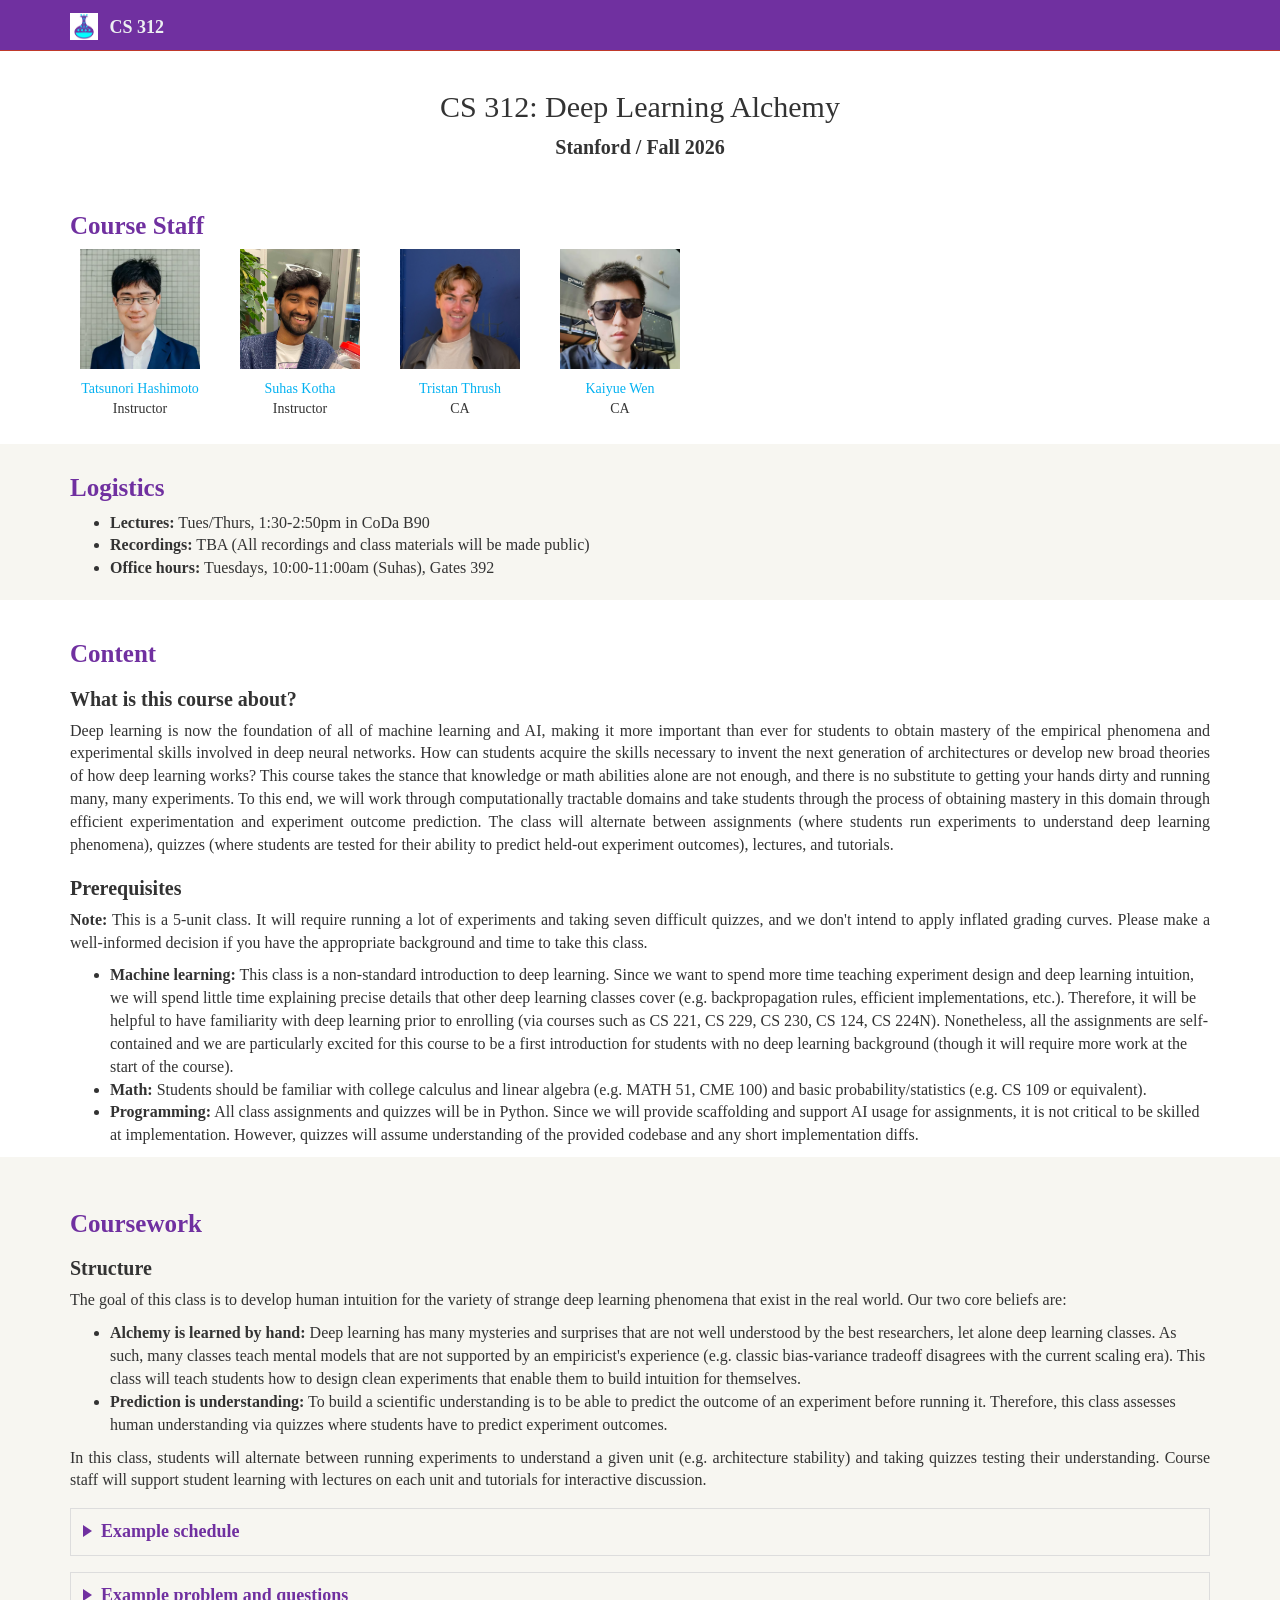
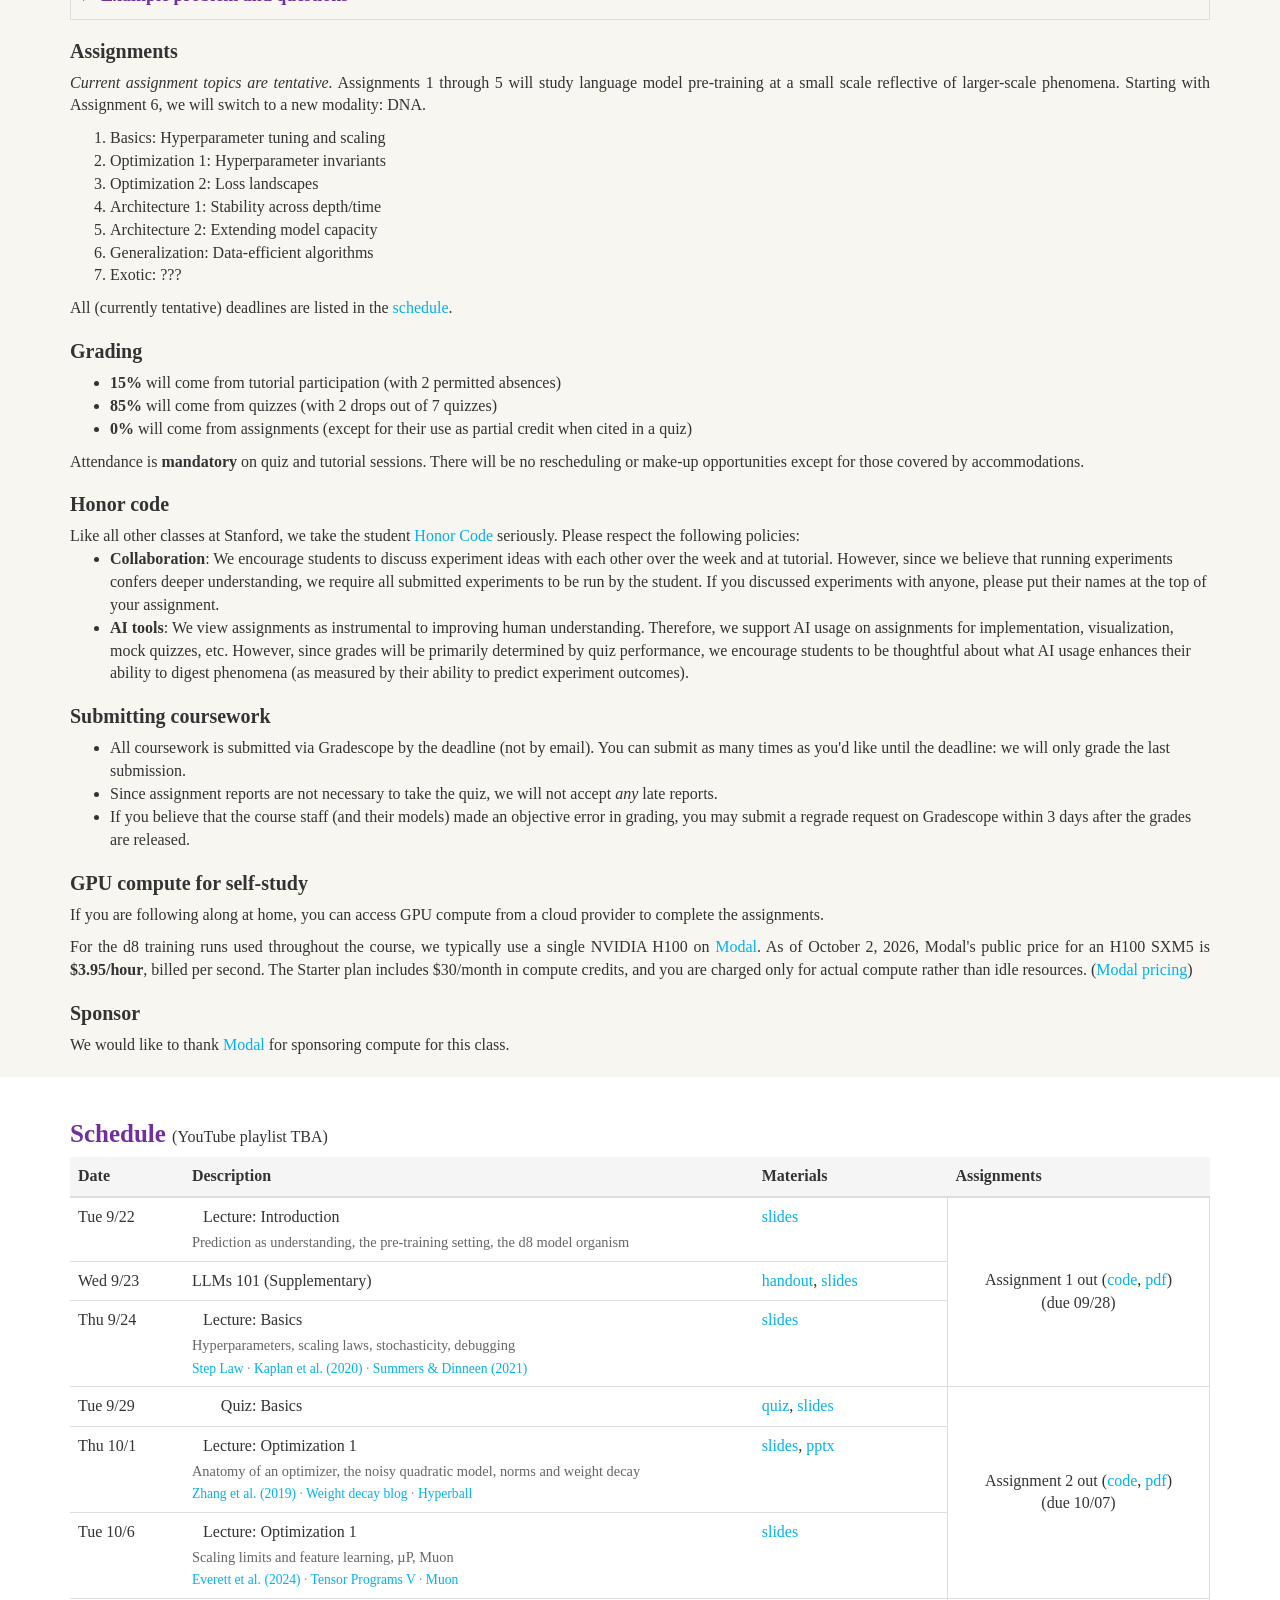
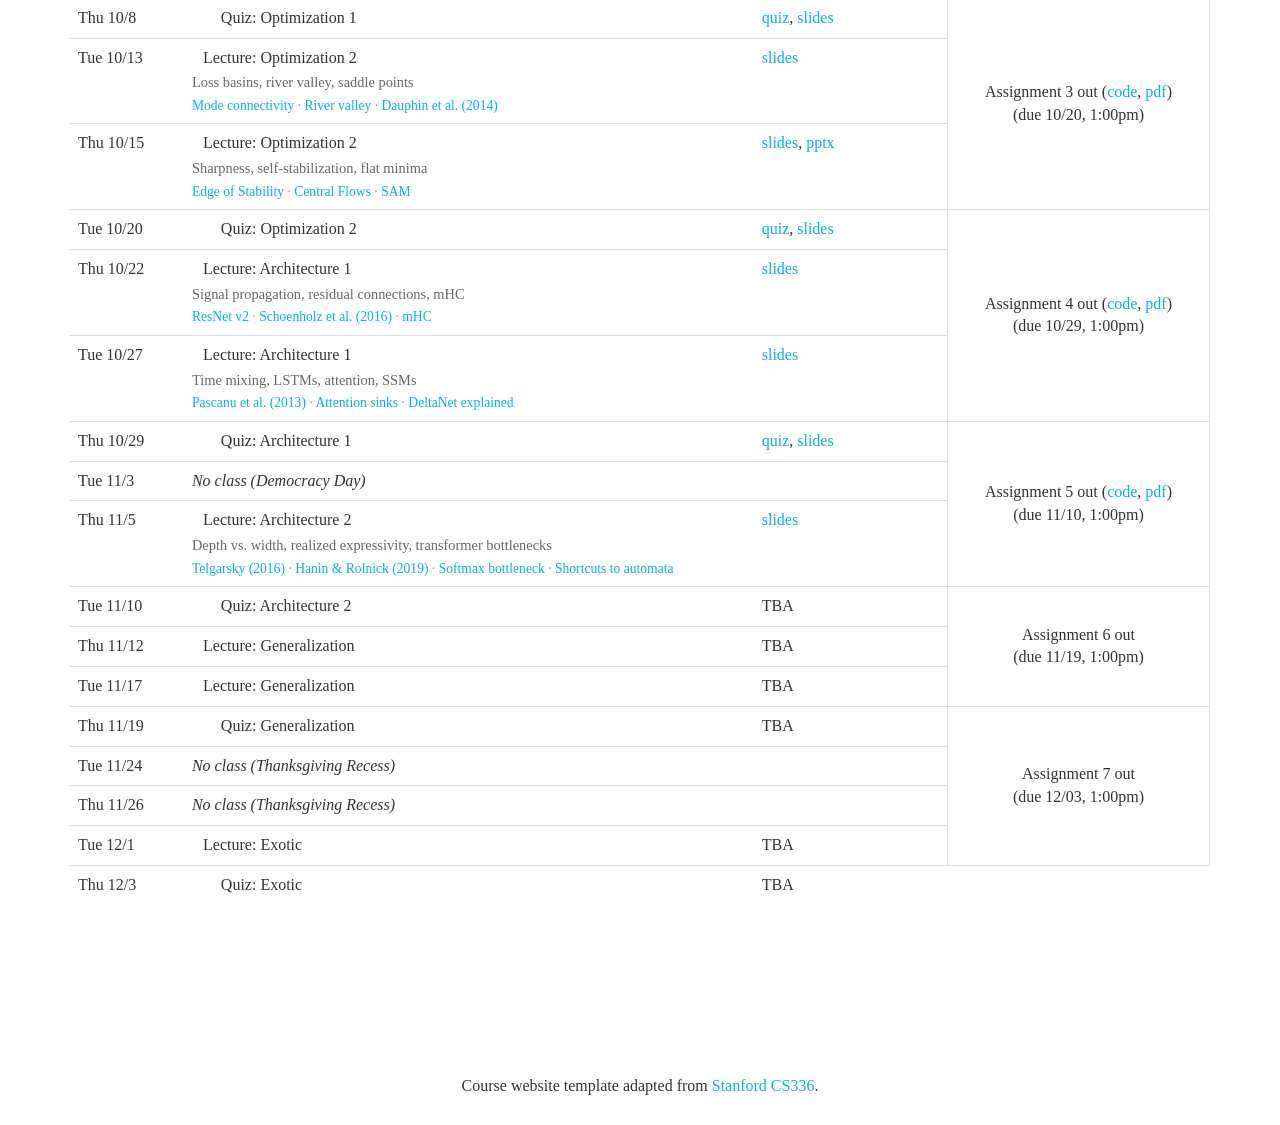
==== commit 3c6722b3: "Add Lecture 9 slides and Architecture 2 topics/readings Co-Authored-By: Claude Opus 5.5 <noreply@ant" ====
--- a/index.html
+++ b/index.html
@@ -728,8 +728,11 @@
           </tr>
           <tr>
             <td>Thu 11/5</td>
-            <td><span class="schedule-label">Lecture</span>: Architecture 2</td>
-            <td>TBA</td>
+            <td><span class="schedule-label">Lecture</span>: Architecture 2
+              <div class="schedule-topics">Depth vs. width, realized expressivity, transformer bottlenecks</div>
+              <div class="schedule-readings"><a href="https://arxiv.org/abs/1602.04485" title="Benefits of depth in neural networks">Telgarsky (2016)</a> &middot; <a href="https://arxiv.org/abs/1901.09021" title="Complexity of Linear Regions in Deep Networks">Hanin &amp; Rolnick (2019)</a> &middot; <a href="https://arxiv.org/abs/1711.03953" title="Breaking the Softmax Bottleneck: A High-Rank RNN Language Model">Softmax bottleneck</a> &middot; <a href="https://arxiv.org/abs/2210.10749" title="Transformers Learn Shortcuts to Automata">Shortcuts to automata</a></div>
+            </td>
+            <td><a href="assets/slides/lecture_09.pdf">slides</a></td>
           </tr>
           <tr>
             <td>Tue 11/10</td>
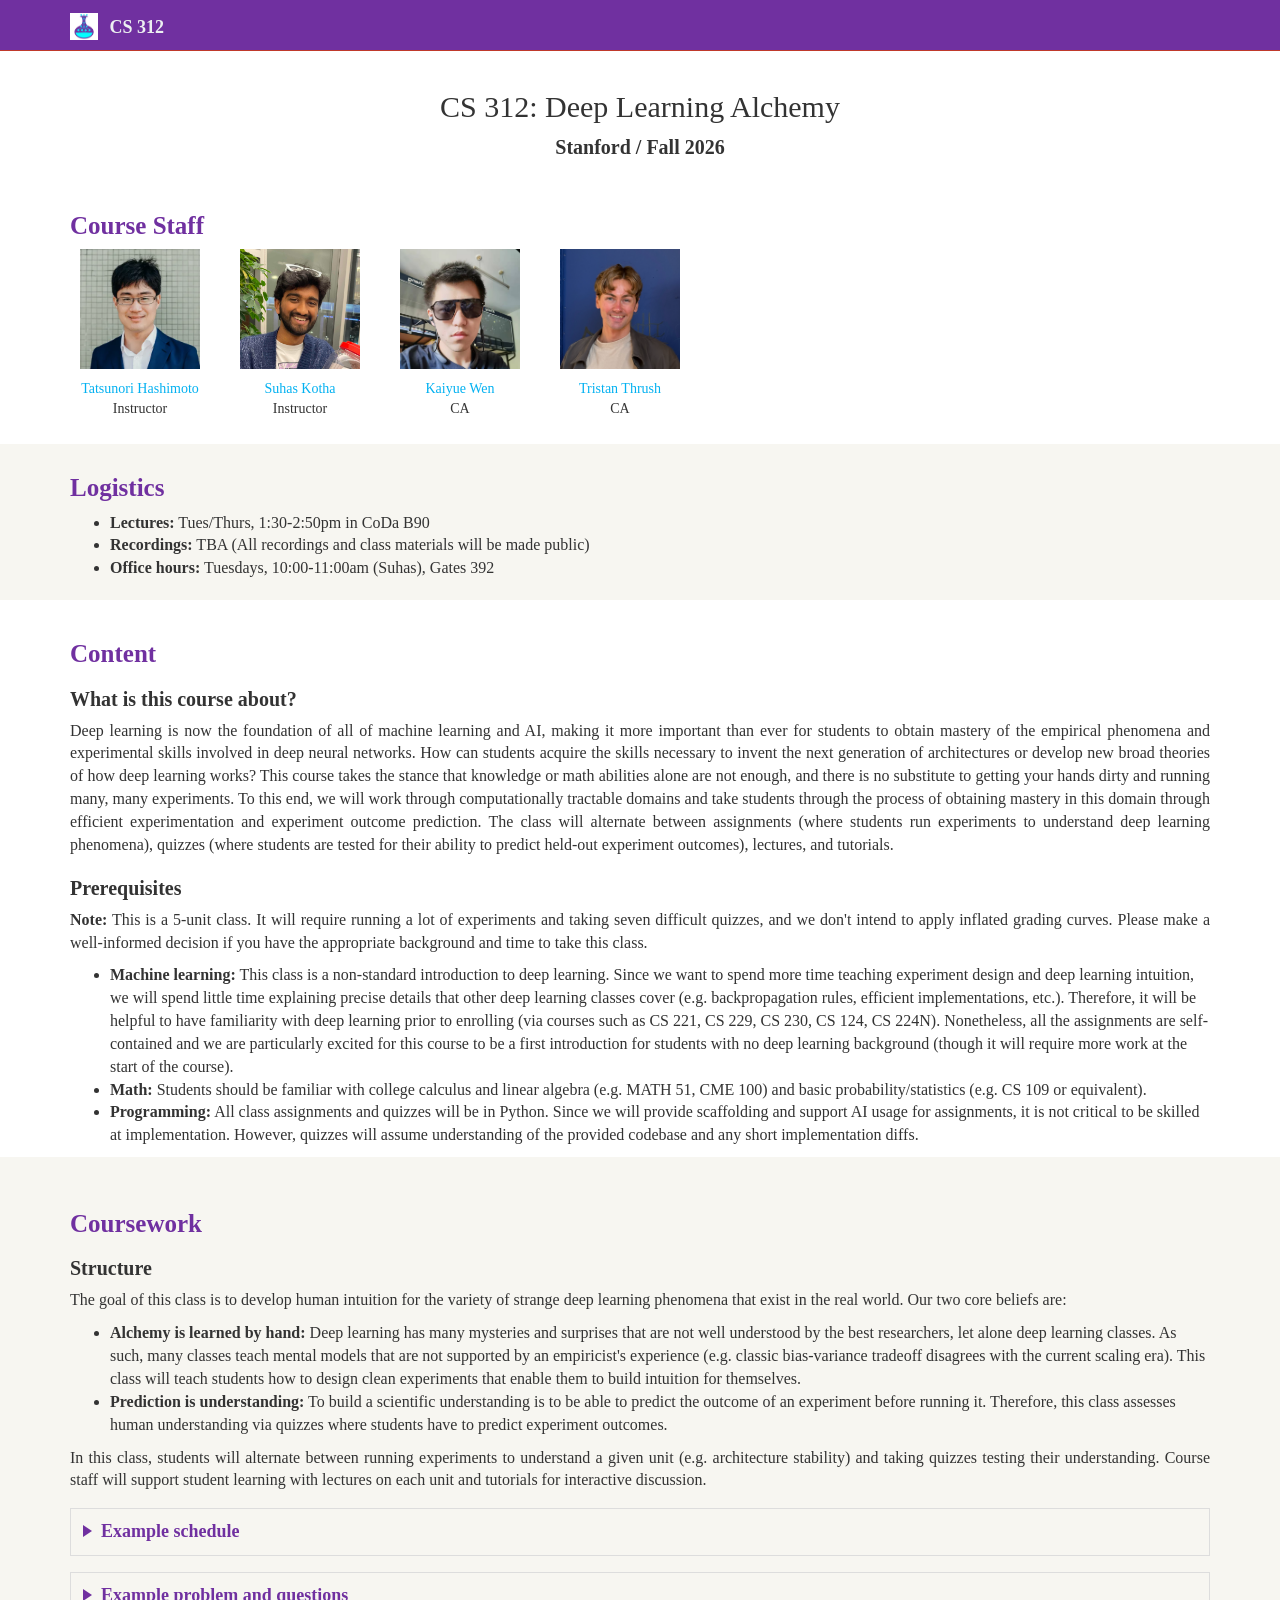
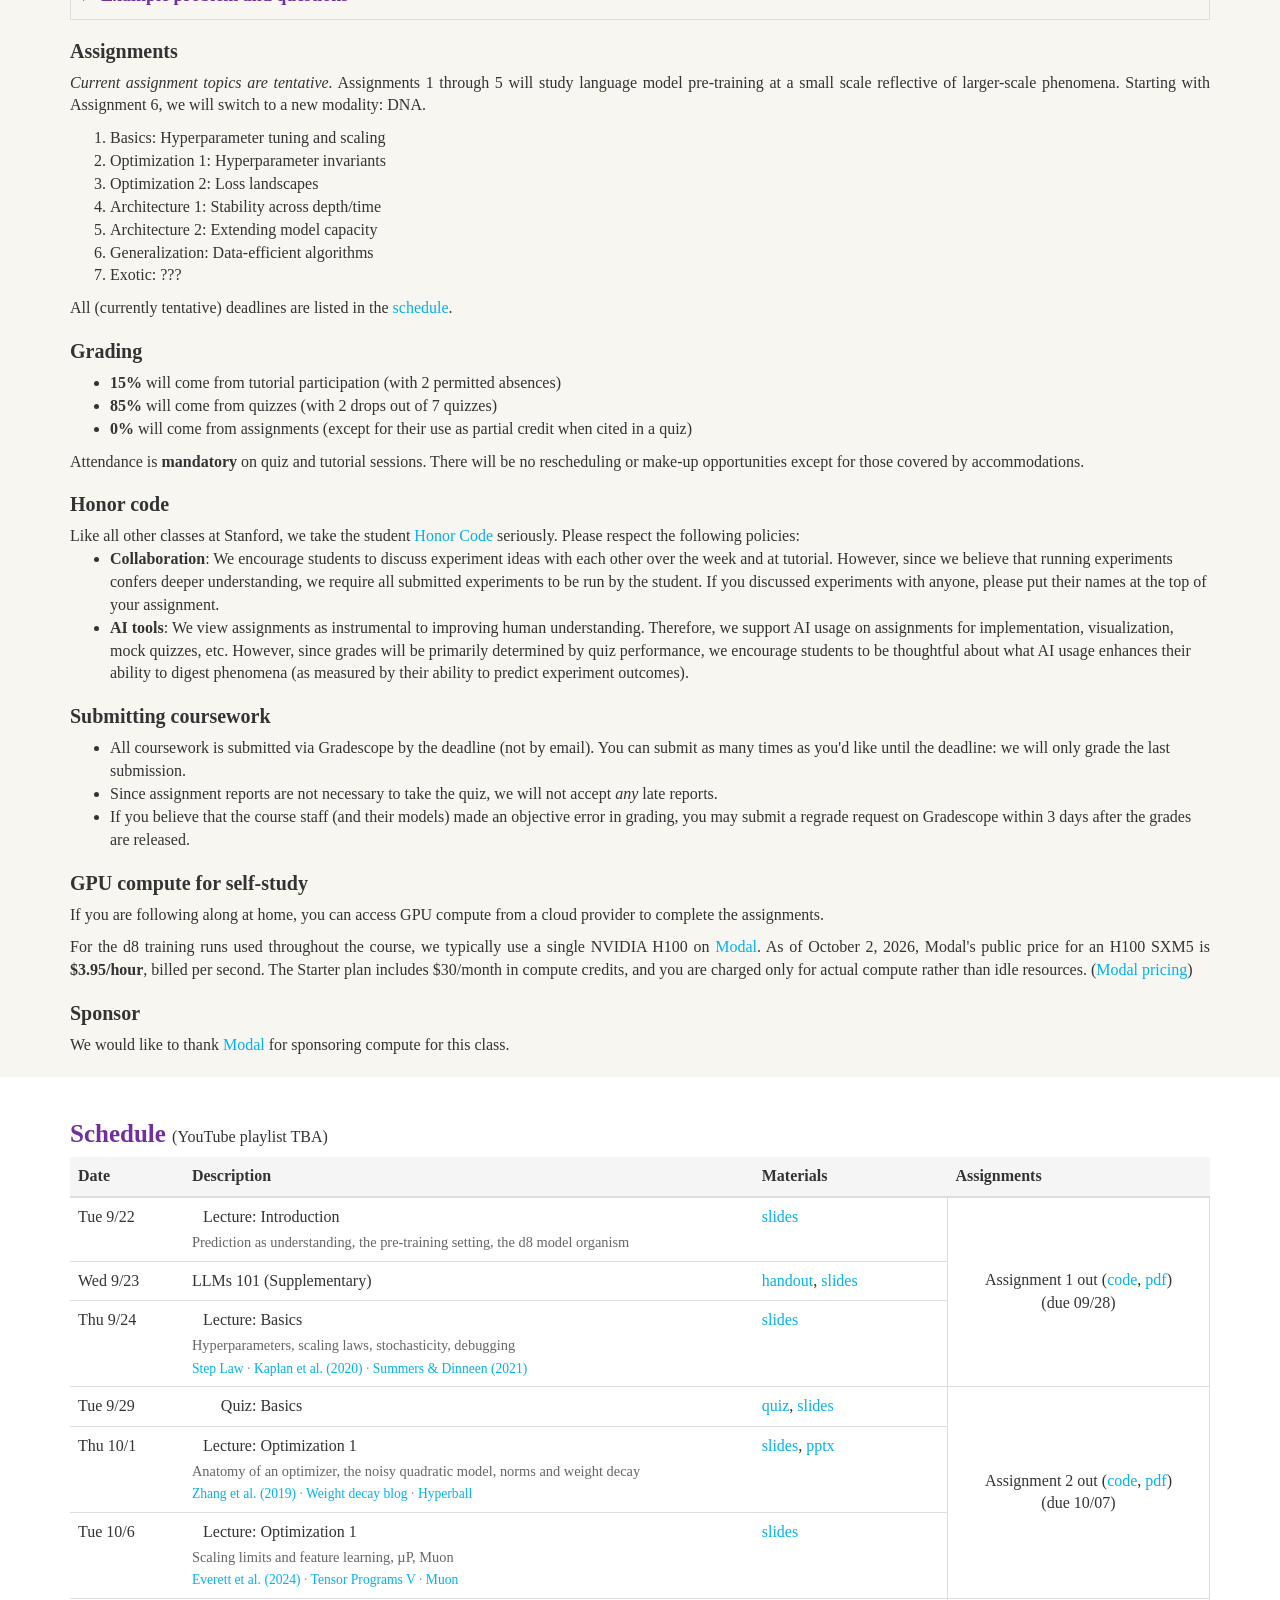
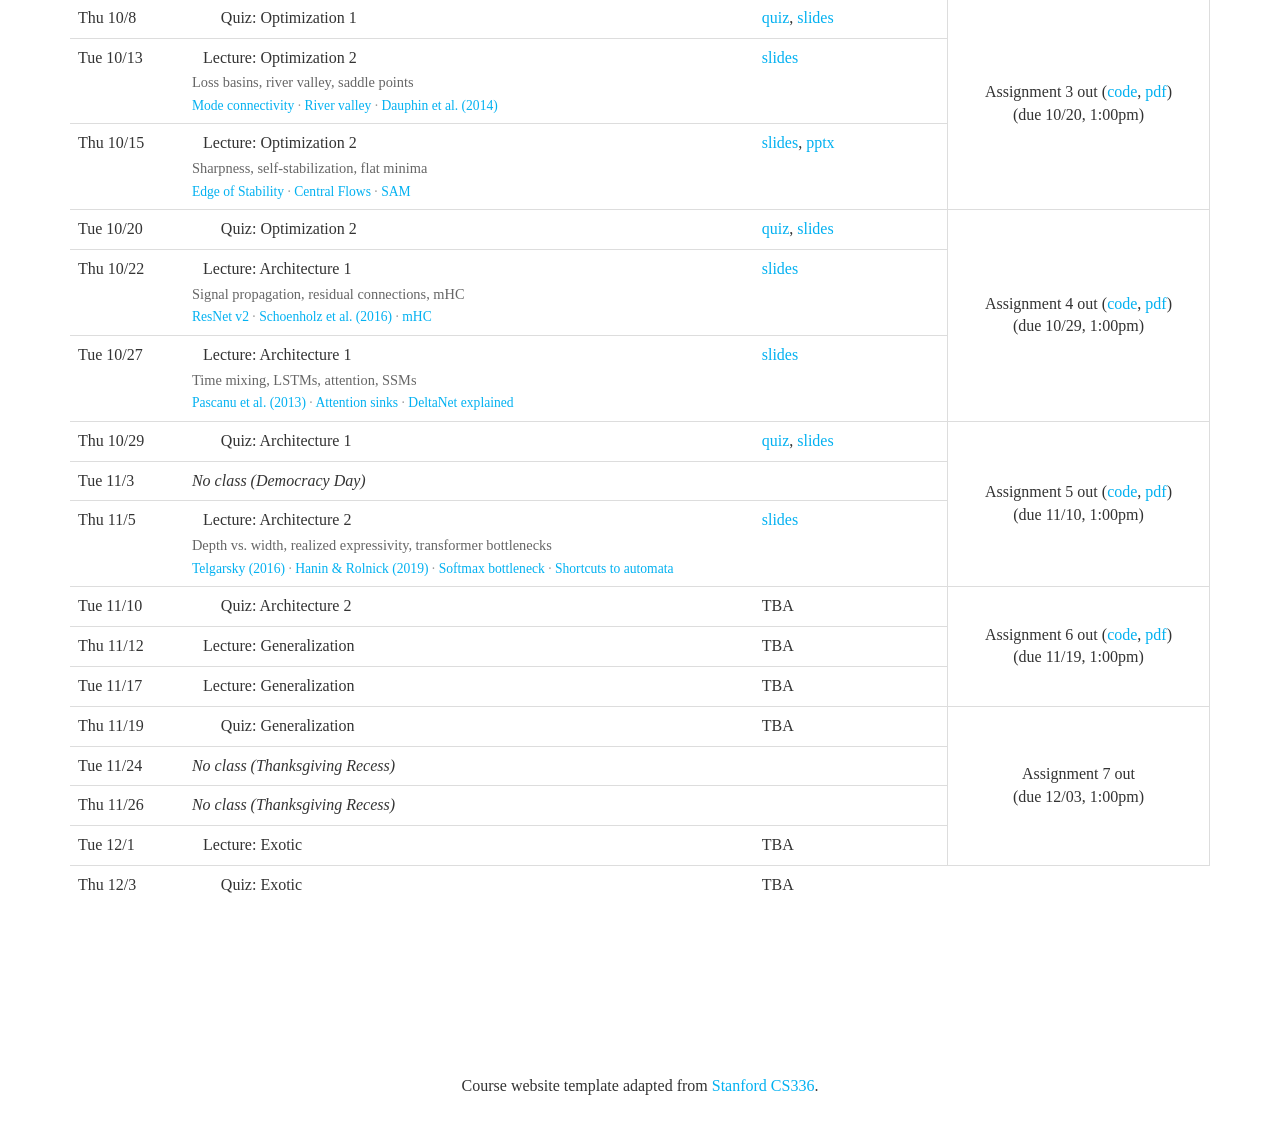
==== commit 1b28b8be: "Release Assignment 6 PDF and code links" ====
--- a/index.html
+++ b/index.html
@@ -738,7 +738,7 @@
             <td>Tue 11/10</td>
             <td><span class="schedule-label">Quiz</span>: Architecture 2</td>
             <td>TBA</td>
-            <td class="assignment-block" rowspan="3">Assignment 6 out<span class="assignment-due-break"><br /></span> (due 11/19, 1:00pm)</td>
+            <td class="assignment-block" rowspan="3">Assignment 6 out (<a href="https://github.com/deep-learning-alchemy/assignments/tree/a6_release">code</a>, <a href="assets/assignments/a6_generalization.pdf">pdf</a>)<span class="assignment-due-break"><br /></span> (due 11/19, 1:00pm)</td>
           </tr>
           <tr>
             <td>Thu 11/12</td>
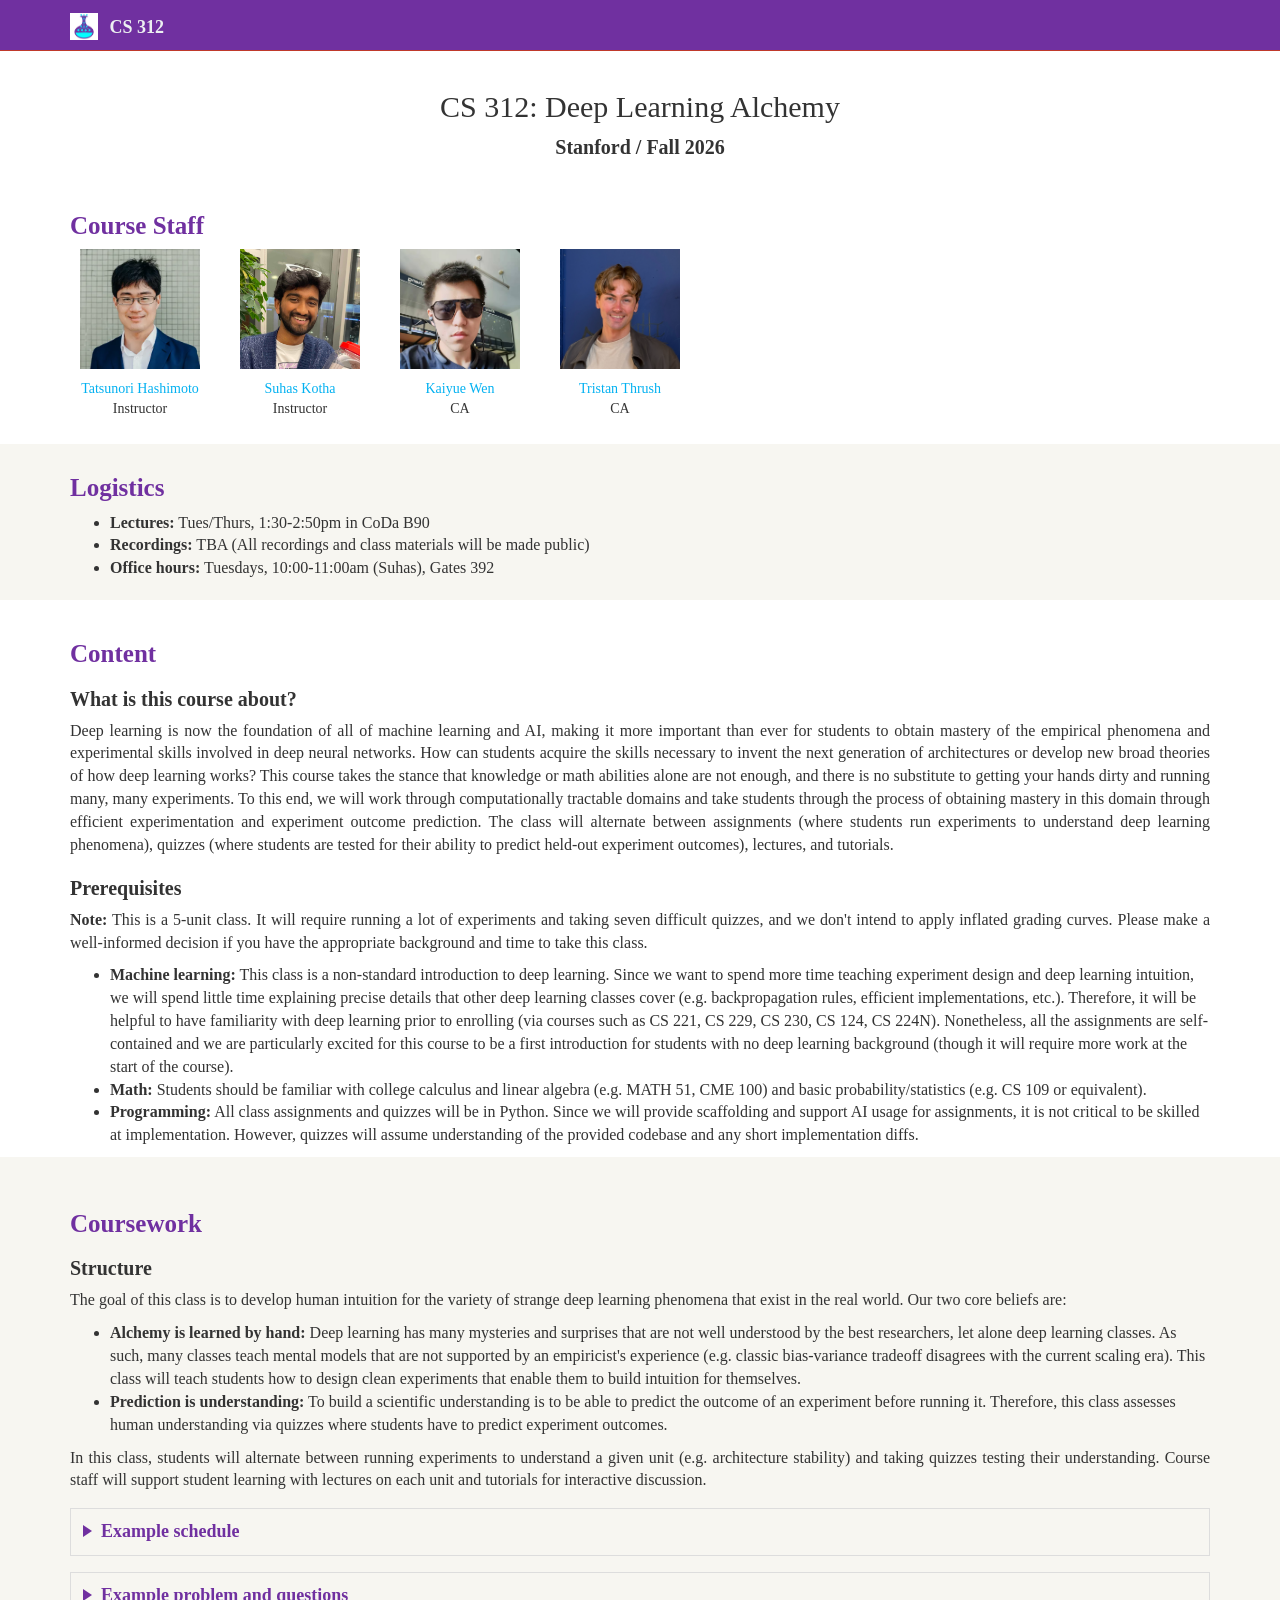
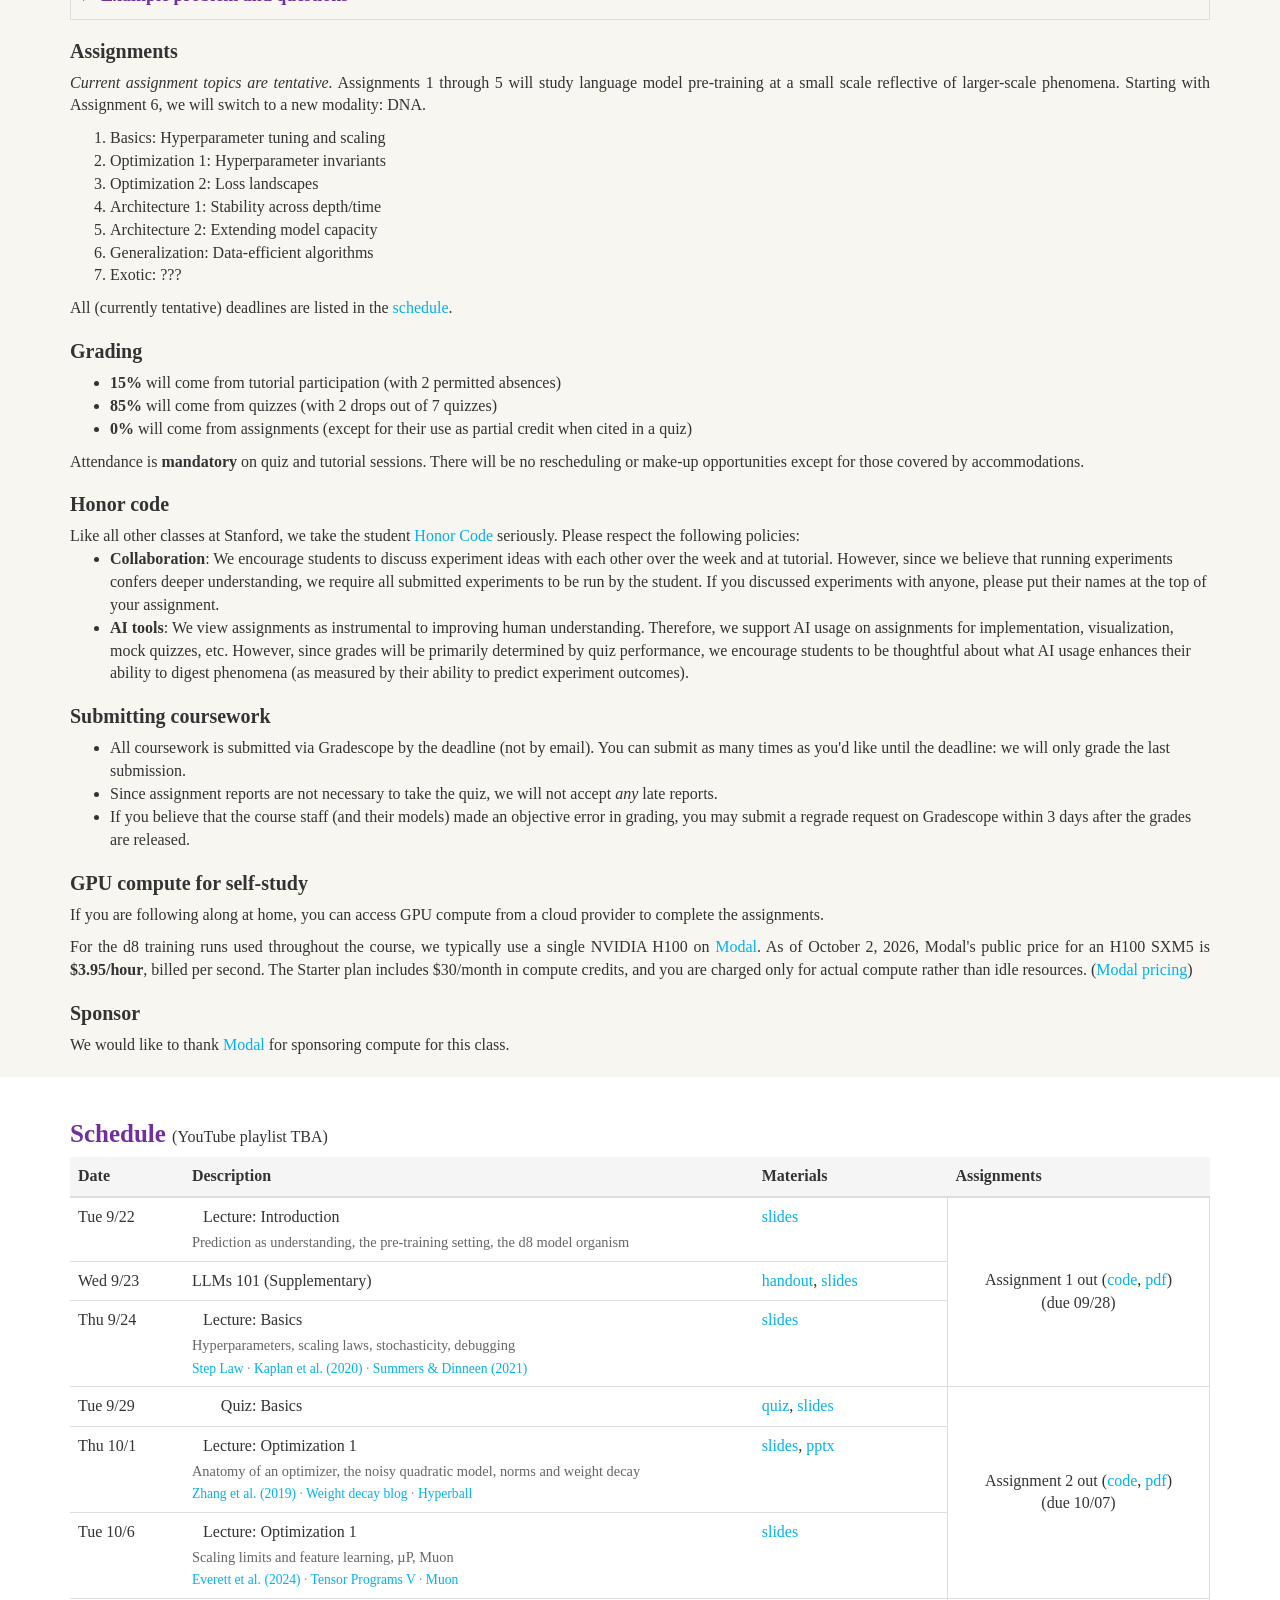
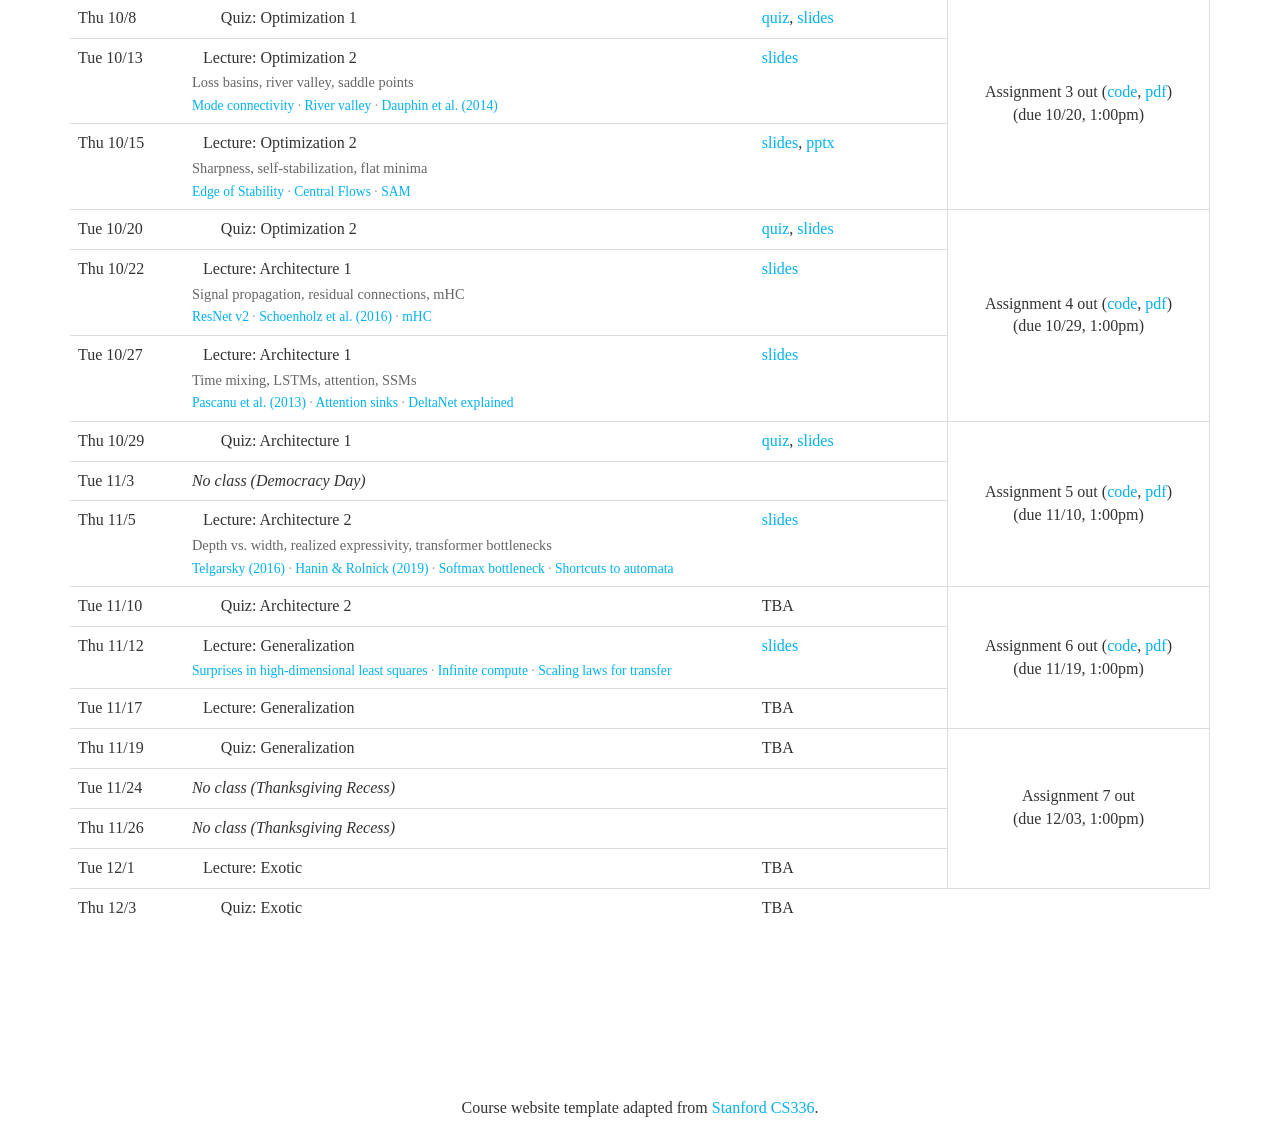
==== commit 24db8c82: "Add Generalization lecture slides and suggested readings" ====
--- a/index.html
+++ b/index.html
@@ -742,8 +742,10 @@
           </tr>
           <tr>
             <td>Thu 11/12</td>
-            <td><span class="schedule-label">Lecture</span>: Generalization</td>
-            <td>TBA</td>
+            <td><span class="schedule-label">Lecture</span>: Generalization
+              <div class="schedule-readings"><a href="https://arxiv.org/abs/1903.08560" title="Surprises in High-Dimensional Ridgeless Least Squares Interpolation">Surprises in high-dimensional least squares</a> &middot; <a href="https://arxiv.org/abs/2509.14786" title="Pre-training under infinite compute">Infinite compute</a> &middot; <a href="https://arxiv.org/abs/2102.01293" title="Scaling Laws for Transfer">Scaling laws for transfer</a></div>
+            </td>
+            <td><a href="assets/slides/lecture_10.pdf">slides</a></td>
           </tr>
           <tr>
             <td>Tue 11/17</td>
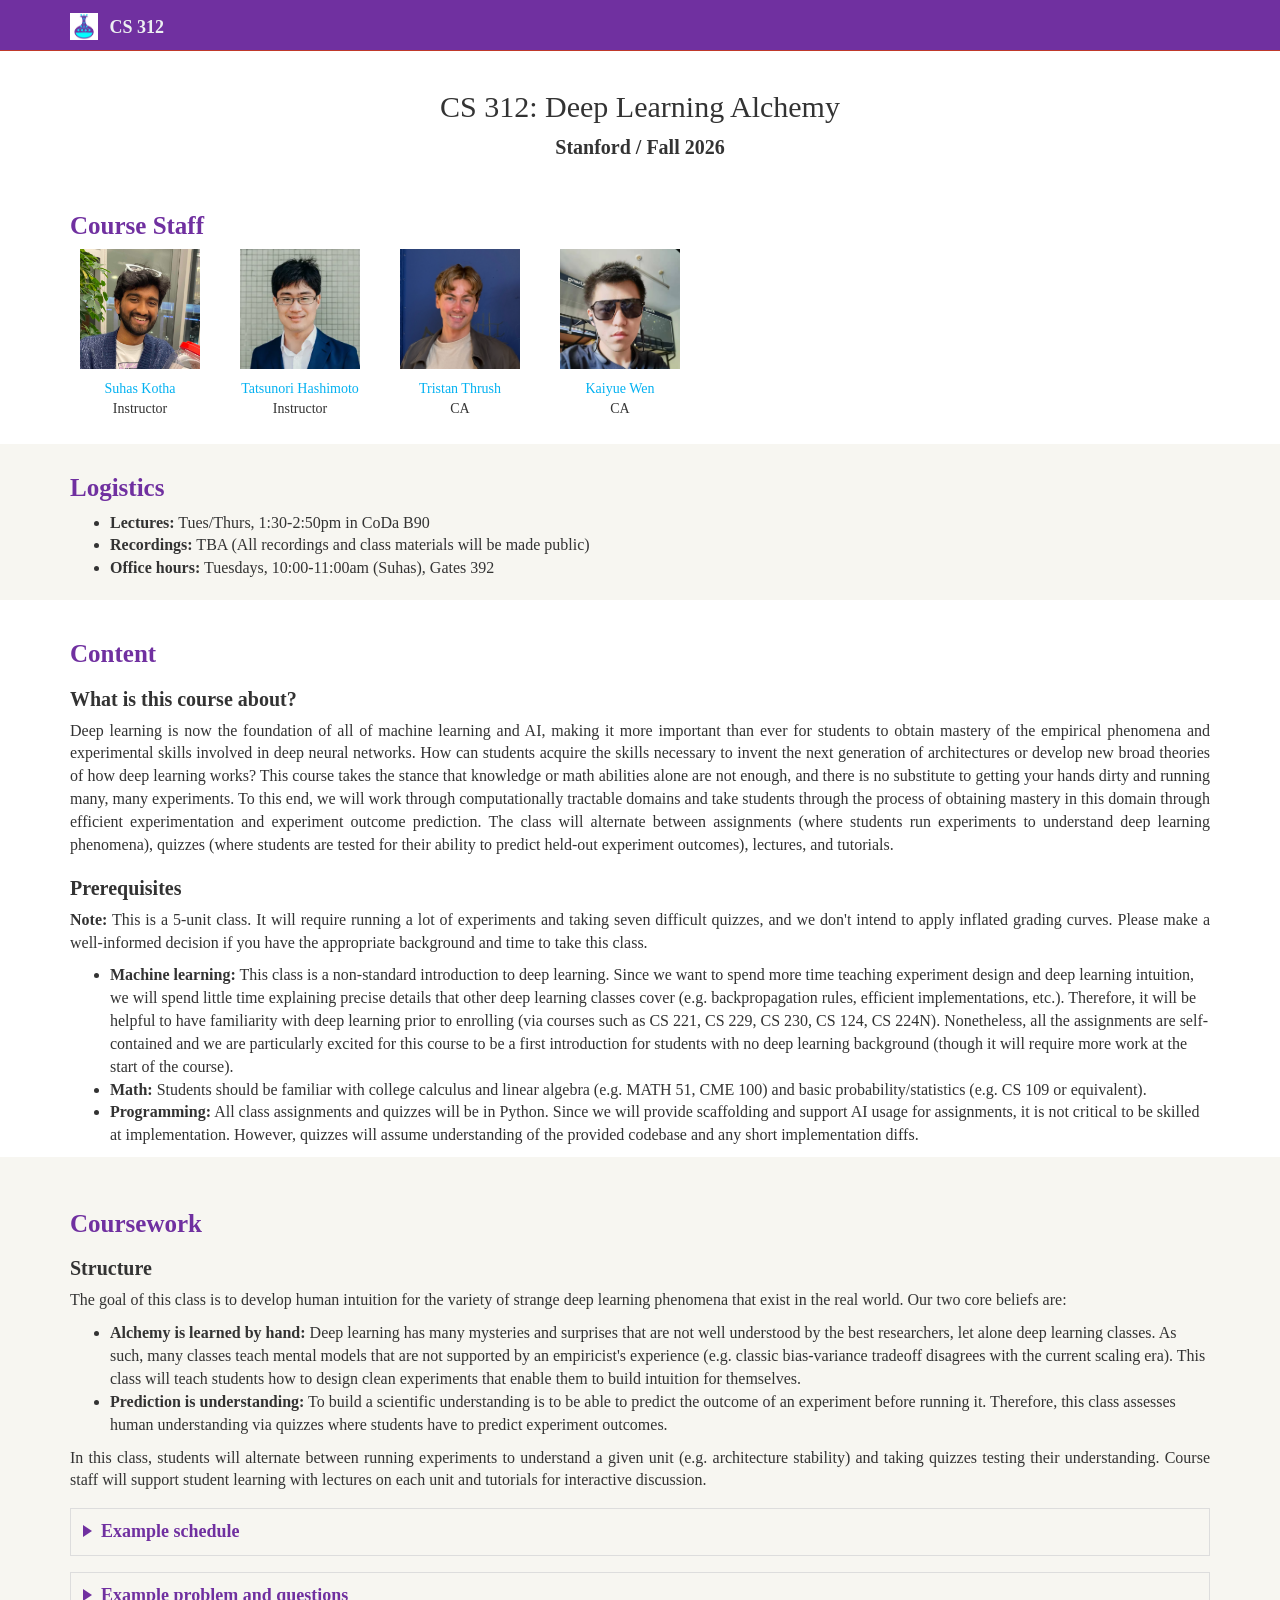
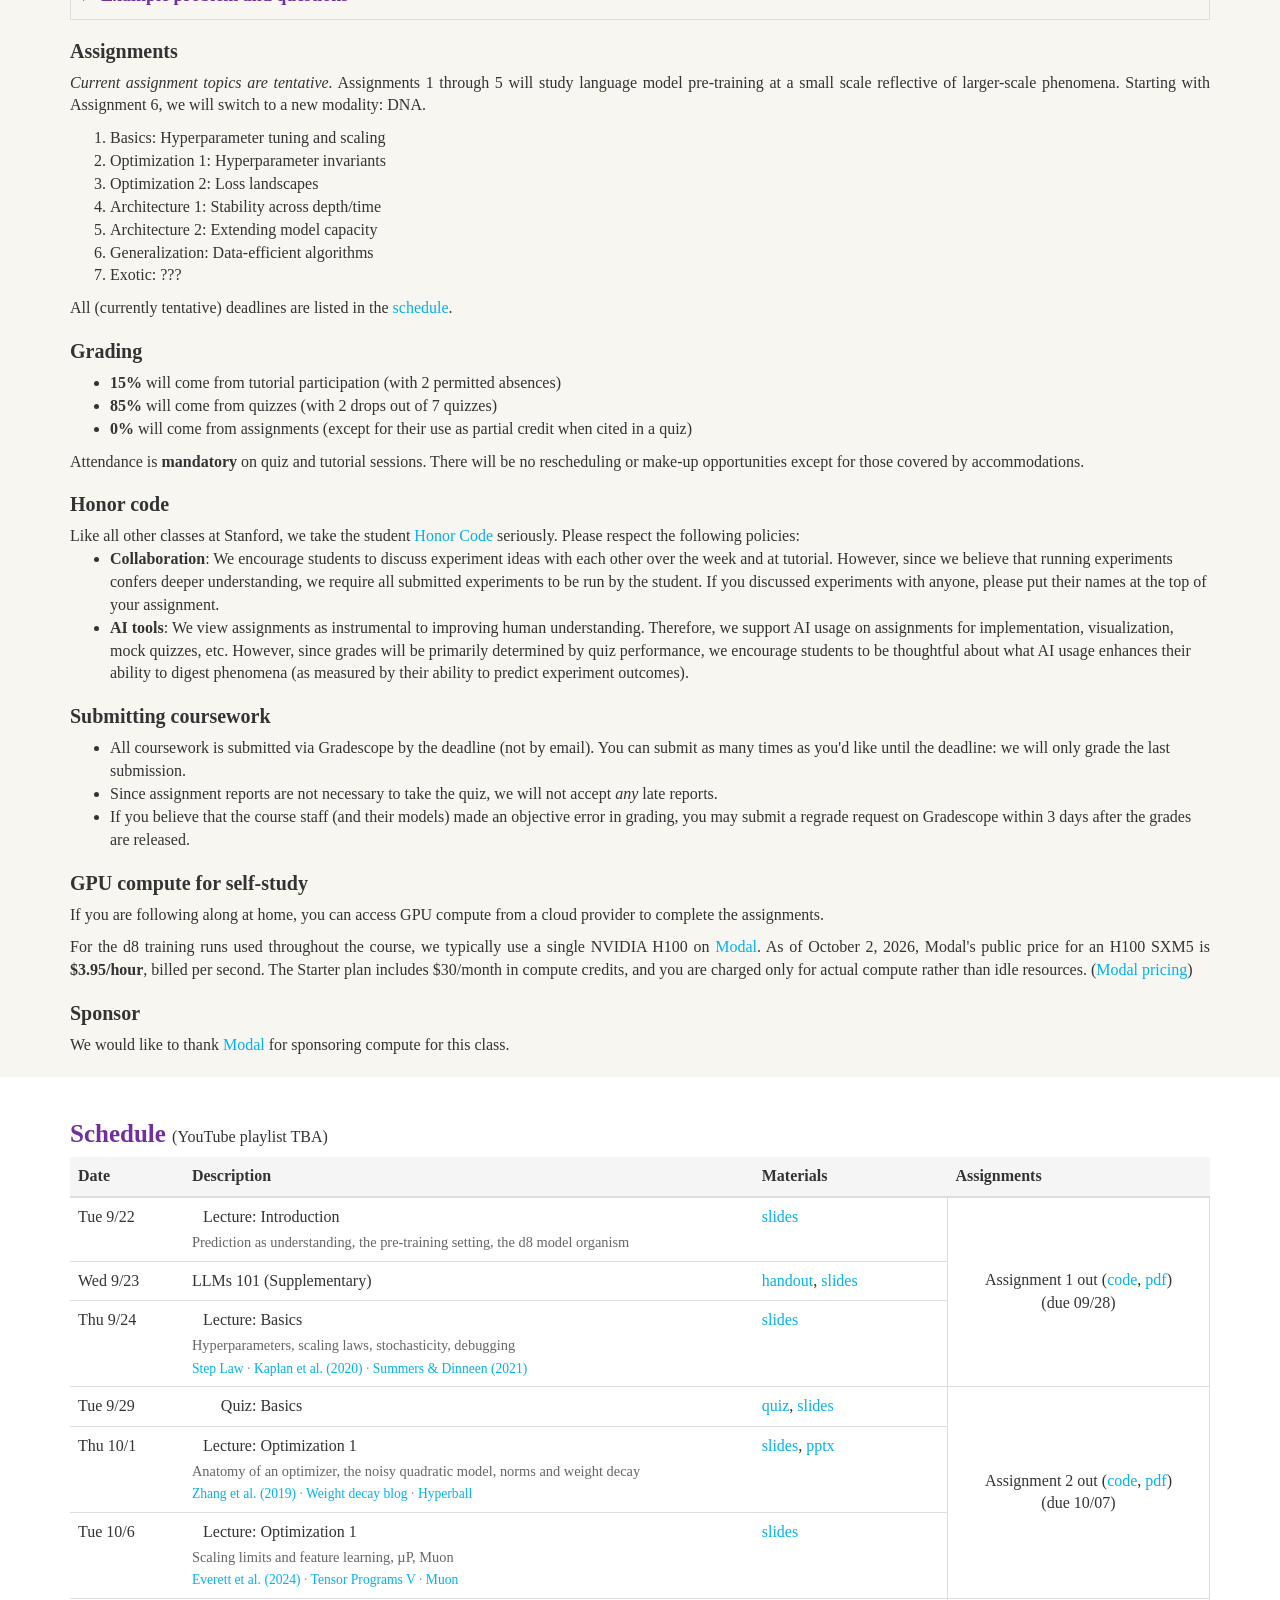
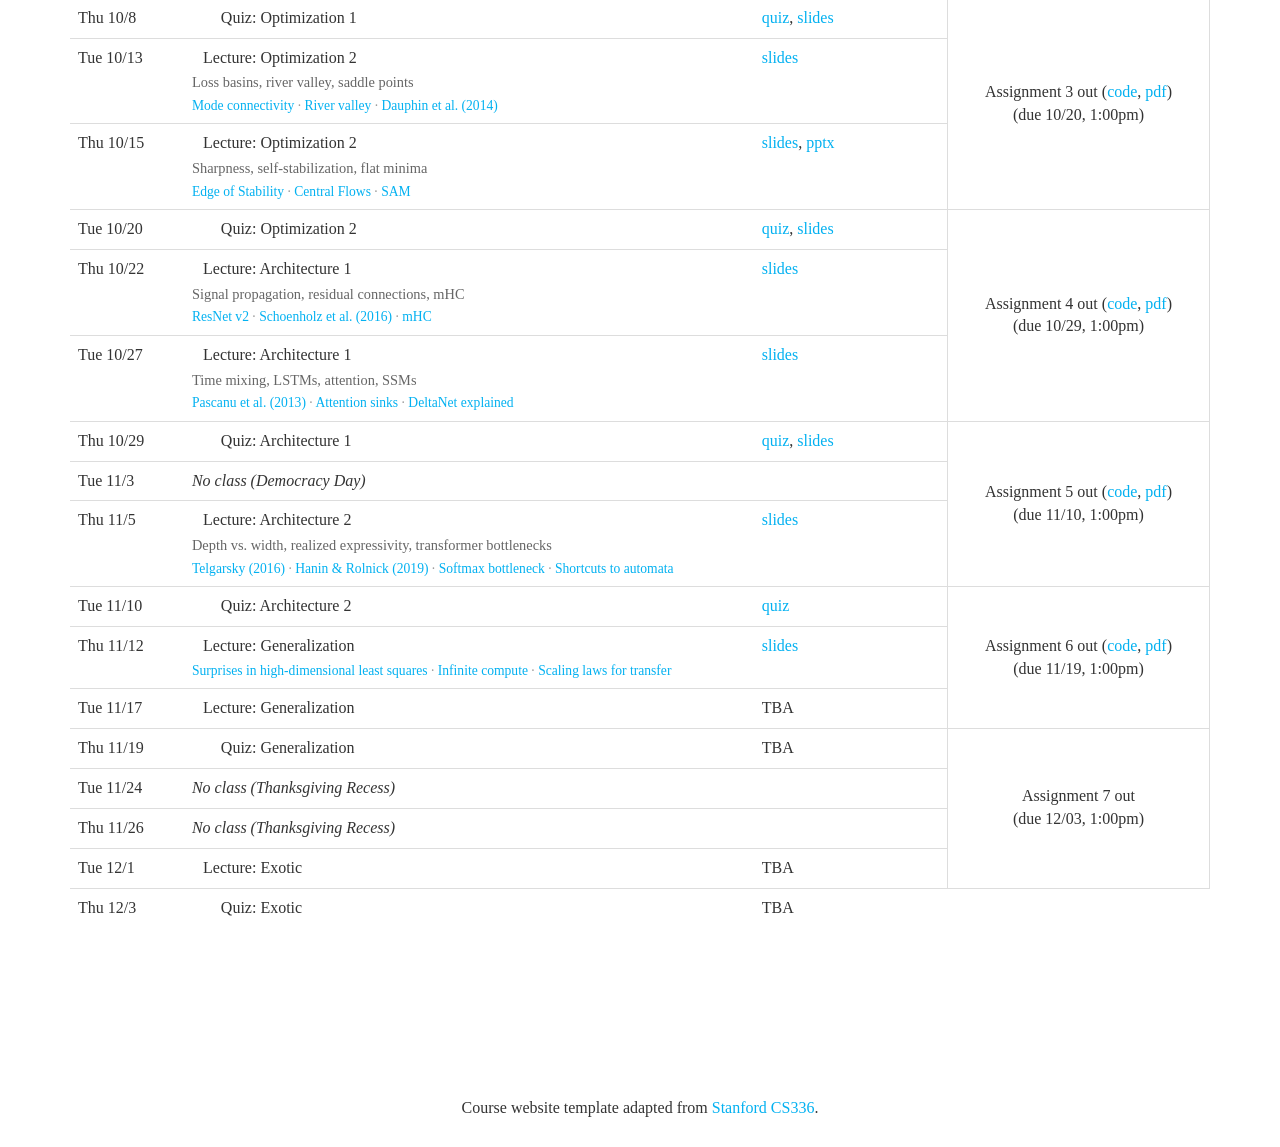
==== commit fc03c8b5: "Add interactive Capacity quiz and PDF handout" ====
--- a/index.html
+++ b/index.html
@@ -737,7 +737,7 @@
           <tr>
             <td>Tue 11/10</td>
             <td><span class="schedule-label">Quiz</span>: Architecture 2</td>
-            <td>TBA</td>
+            <td><a href="quiz-capacity.html">quiz</a></td>
             <td class="assignment-block" rowspan="3">Assignment 6 out (<a href="https://github.com/deep-learning-alchemy/assignments/tree/a6_release">code</a>, <a href="assets/assignments/a6_generalization.pdf">pdf</a>)<span class="assignment-due-break"><br /></span> (due 11/19, 1:00pm)</td>
           </tr>
           <tr>
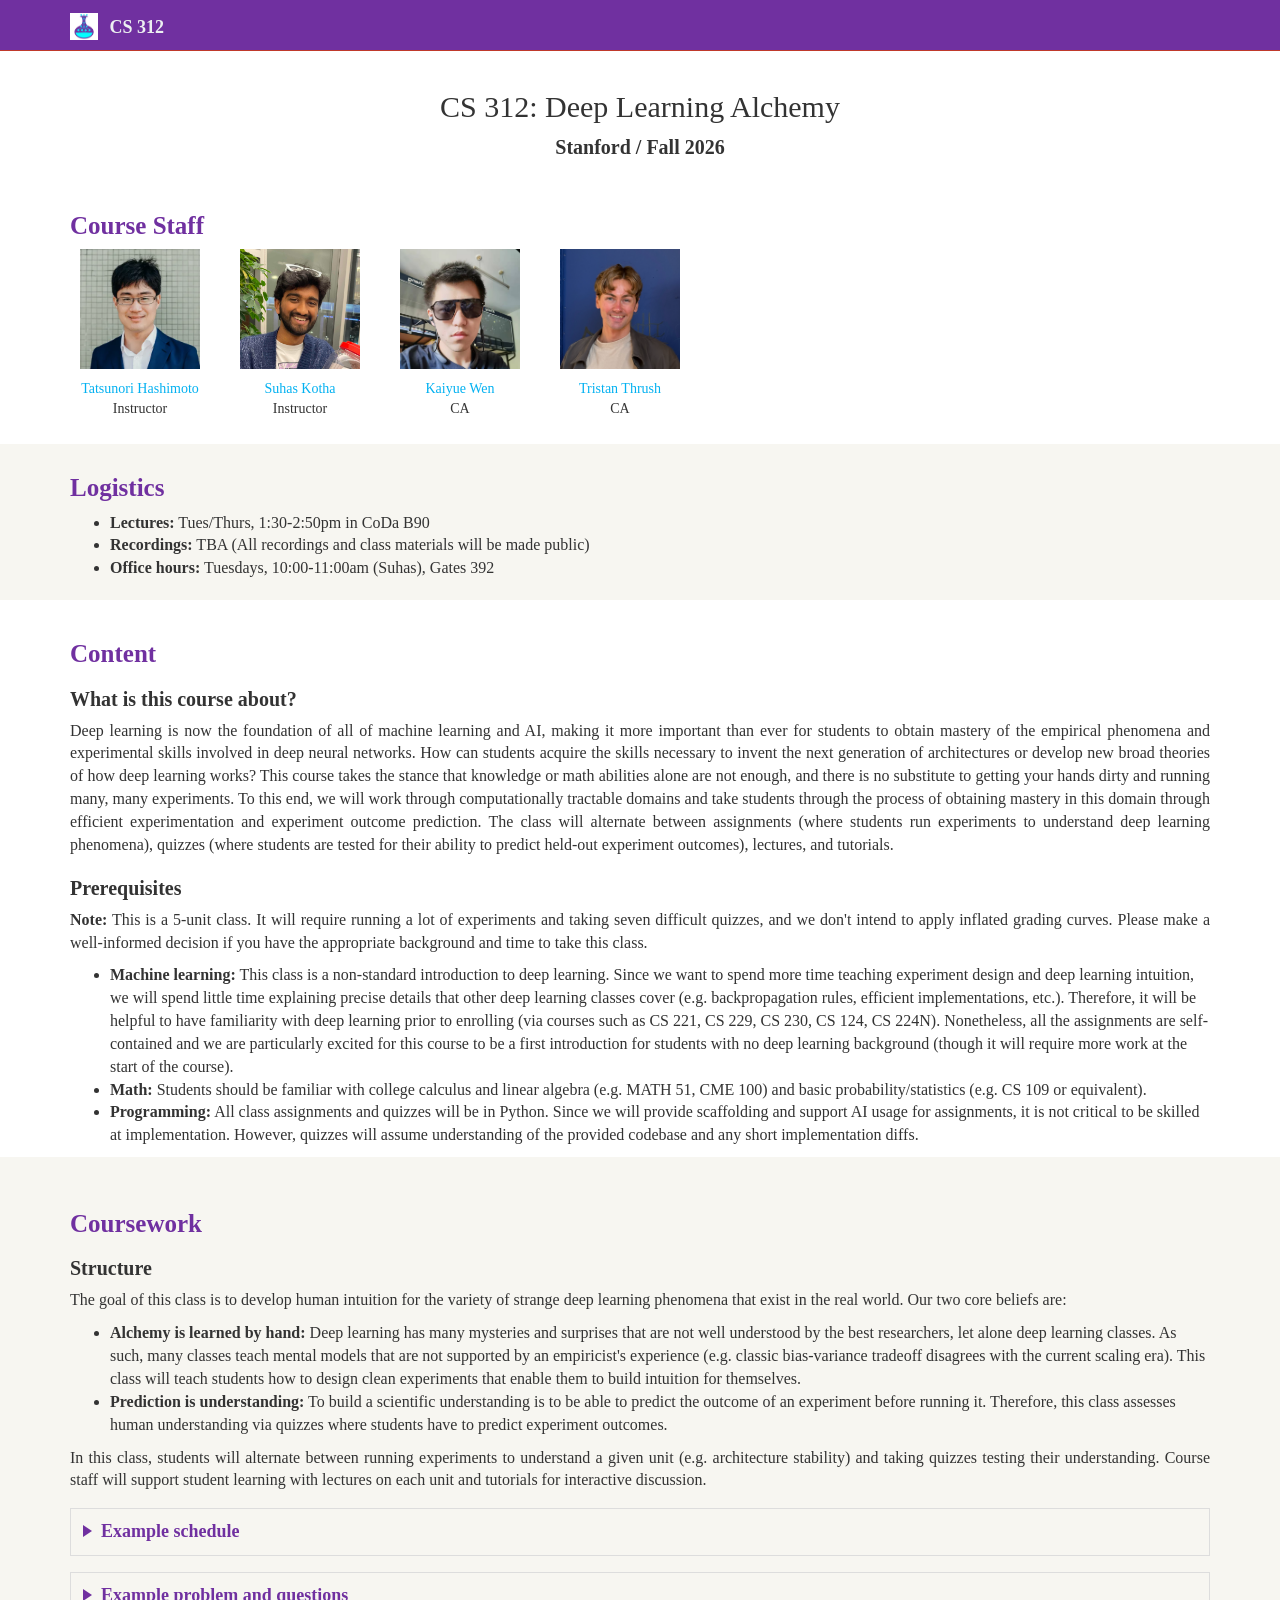
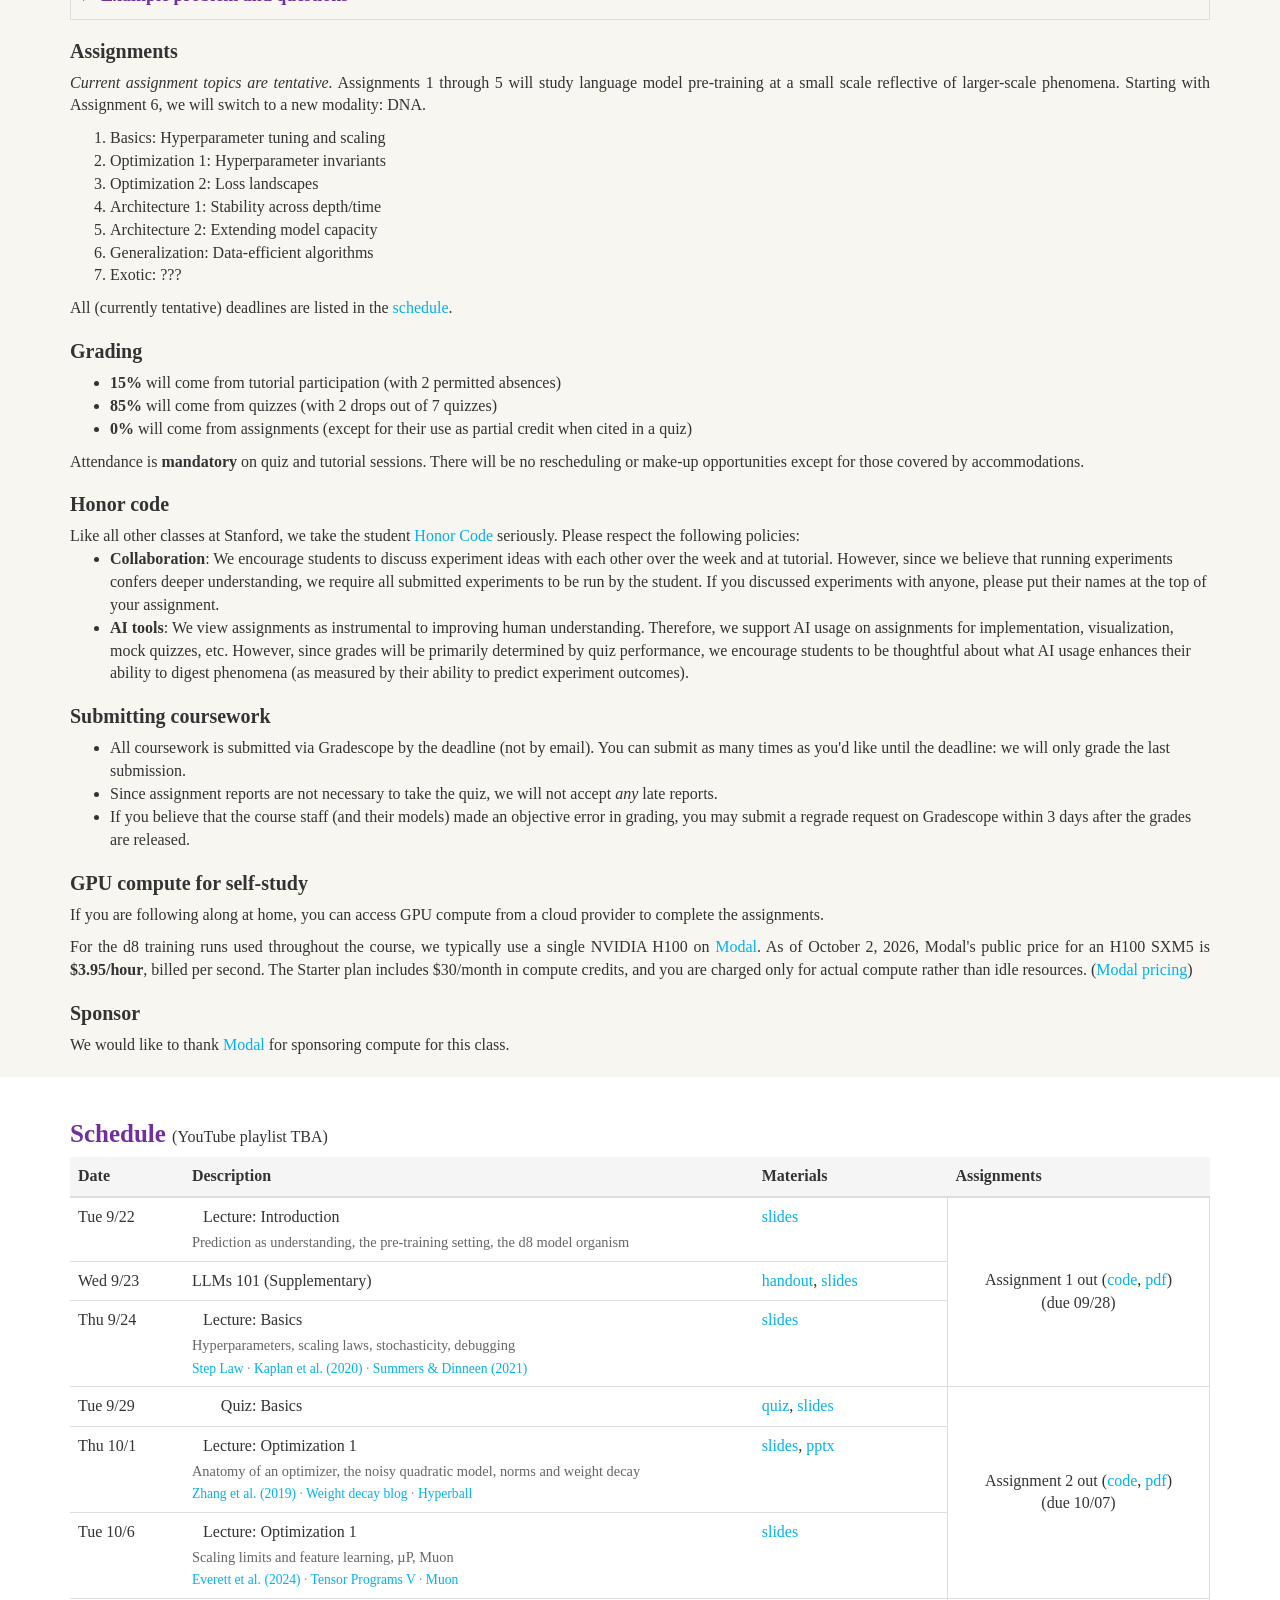
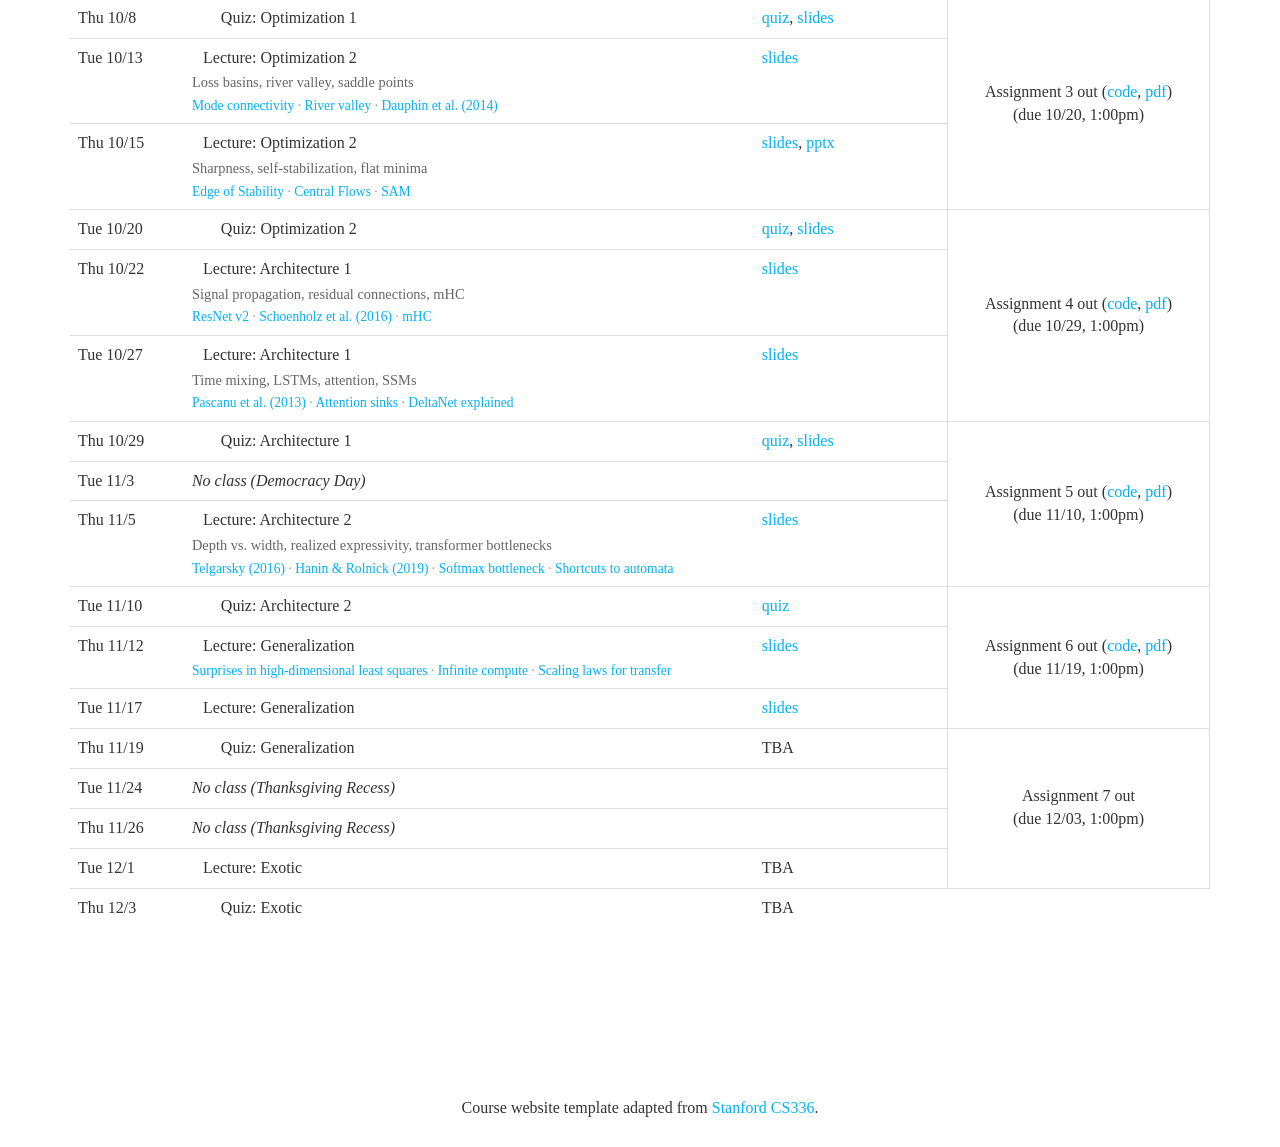
==== commit 45ea5f68: "Add Generalization Lecture 2 compression slides" ====
--- a/index.html
+++ b/index.html
@@ -750,7 +750,7 @@
           <tr>
             <td>Tue 11/17</td>
             <td><span class="schedule-label">Lecture</span>: Generalization</td>
-            <td>TBA</td>
+            <td><a href="assets/slides/lecture_11.pdf">slides</a></td>
           </tr>
           <tr>
             <td>Thu 11/19</td>
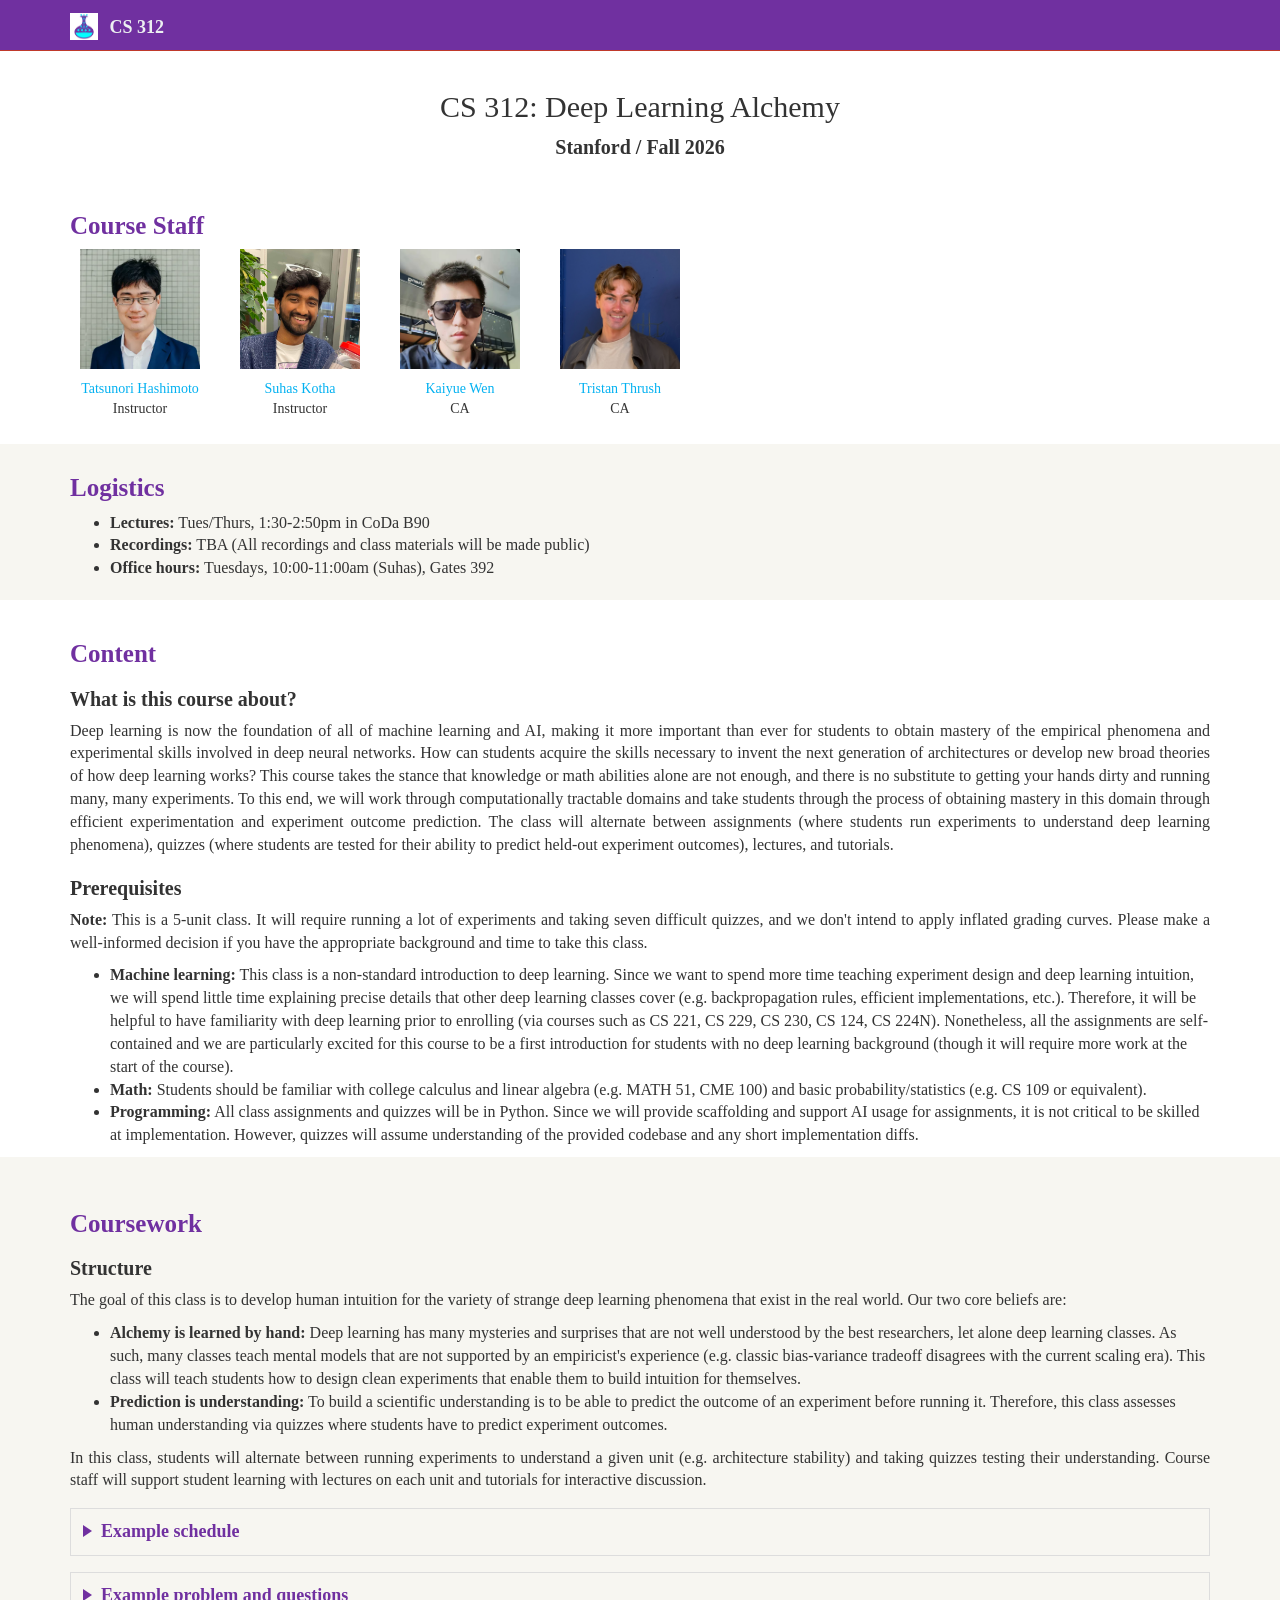
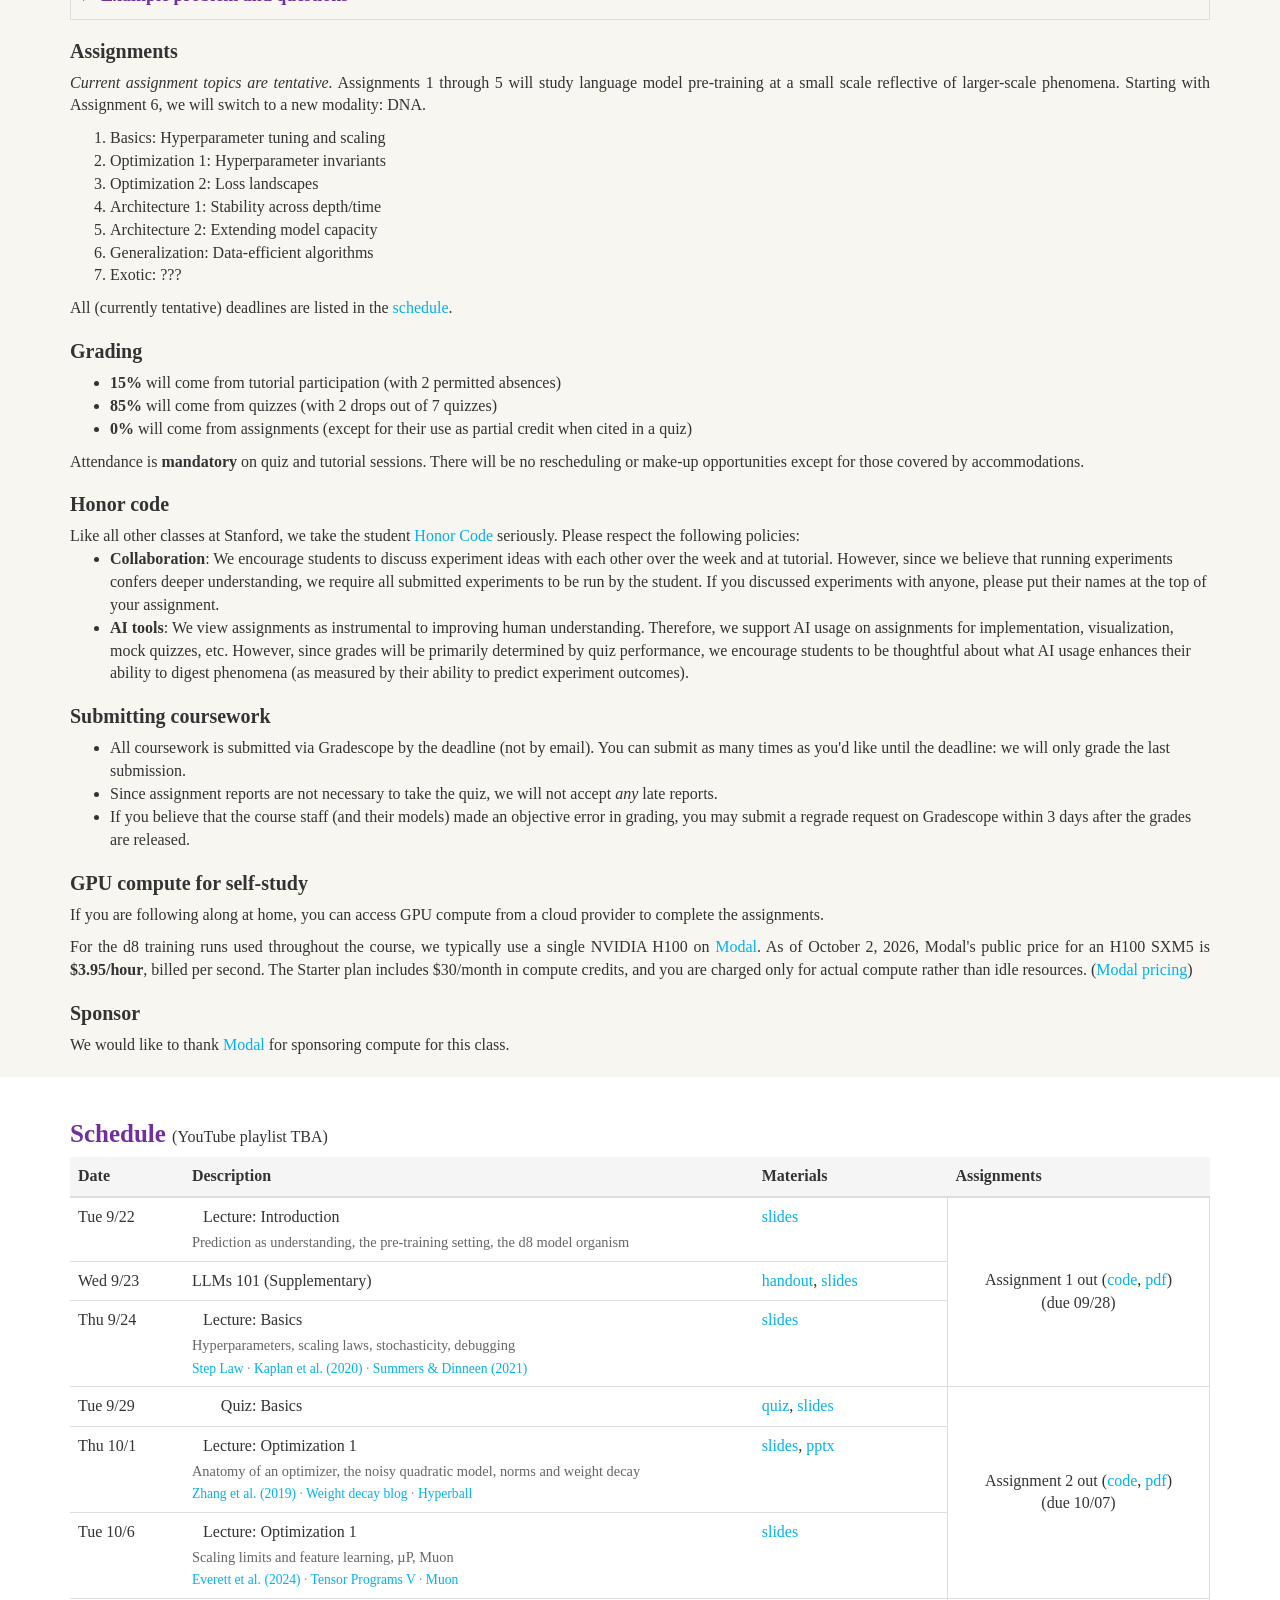
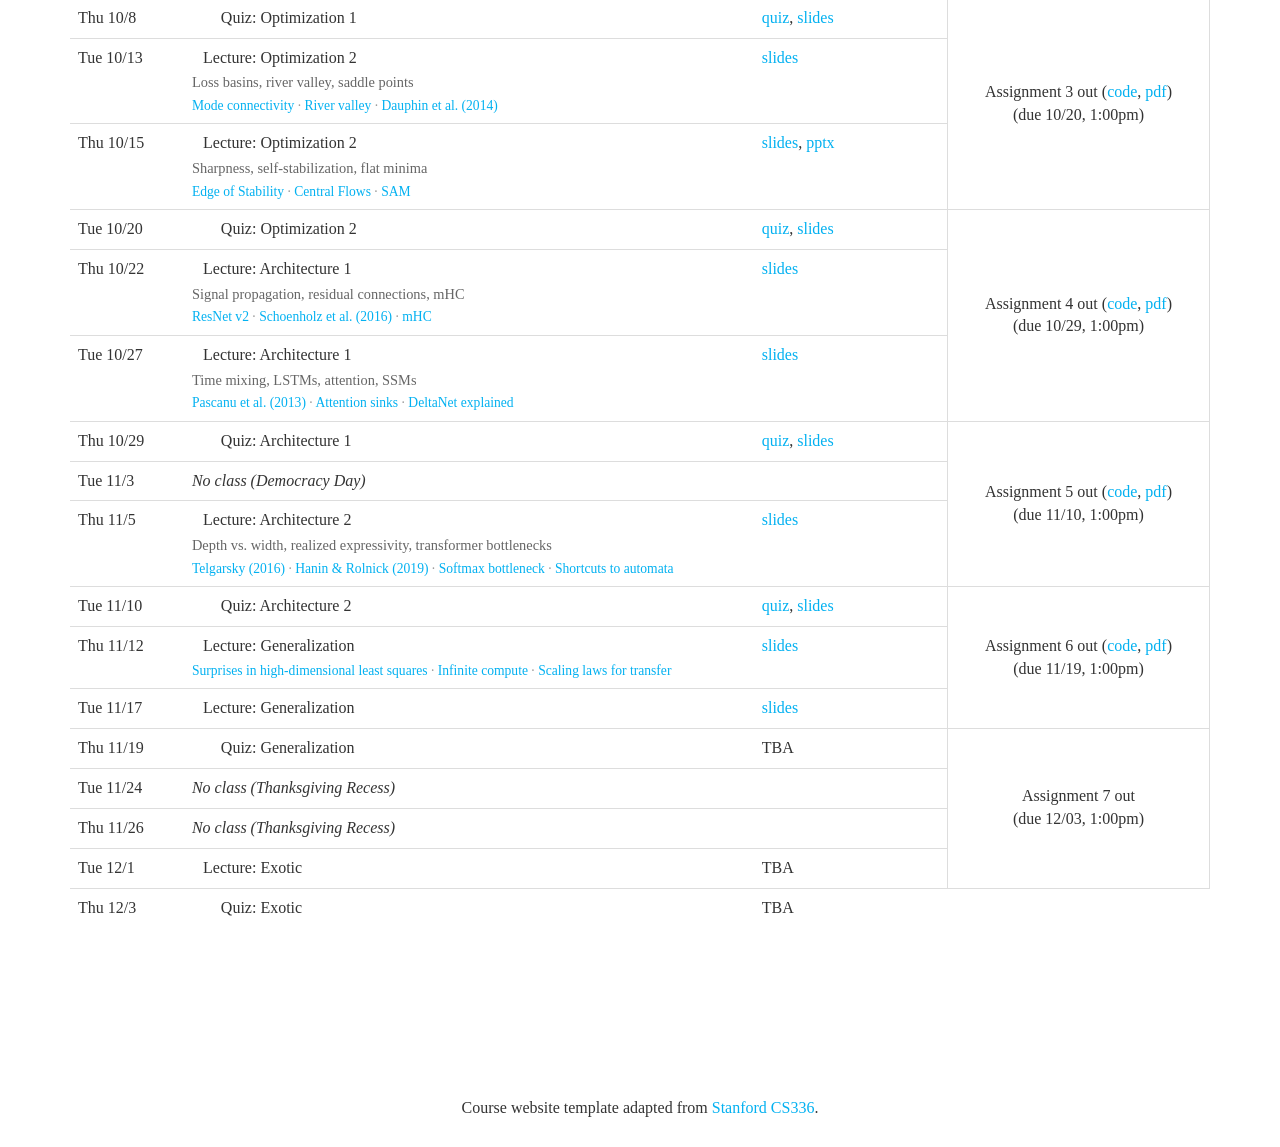
==== commit 62b77f2f: "Add Capacity quiz answer slides" ====
--- a/index.html
+++ b/index.html
@@ -737,7 +737,7 @@
           <tr>
             <td>Tue 11/10</td>
             <td><span class="schedule-label">Quiz</span>: Architecture 2</td>
-            <td><a href="quiz-capacity.html">quiz</a></td>
+            <td><a href="quiz-capacity.html">quiz</a>, <a data-answer-slides href="assets/quizzes/capacity_answer_slides.pdf">slides</a></td>
             <td class="assignment-block" rowspan="3">Assignment 6 out (<a href="https://github.com/deep-learning-alchemy/assignments/tree/a6_release">code</a>, <a href="assets/assignments/a6_generalization.pdf">pdf</a>)<span class="assignment-due-break"><br /></span> (due 11/19, 1:00pm)</td>
           </tr>
           <tr>
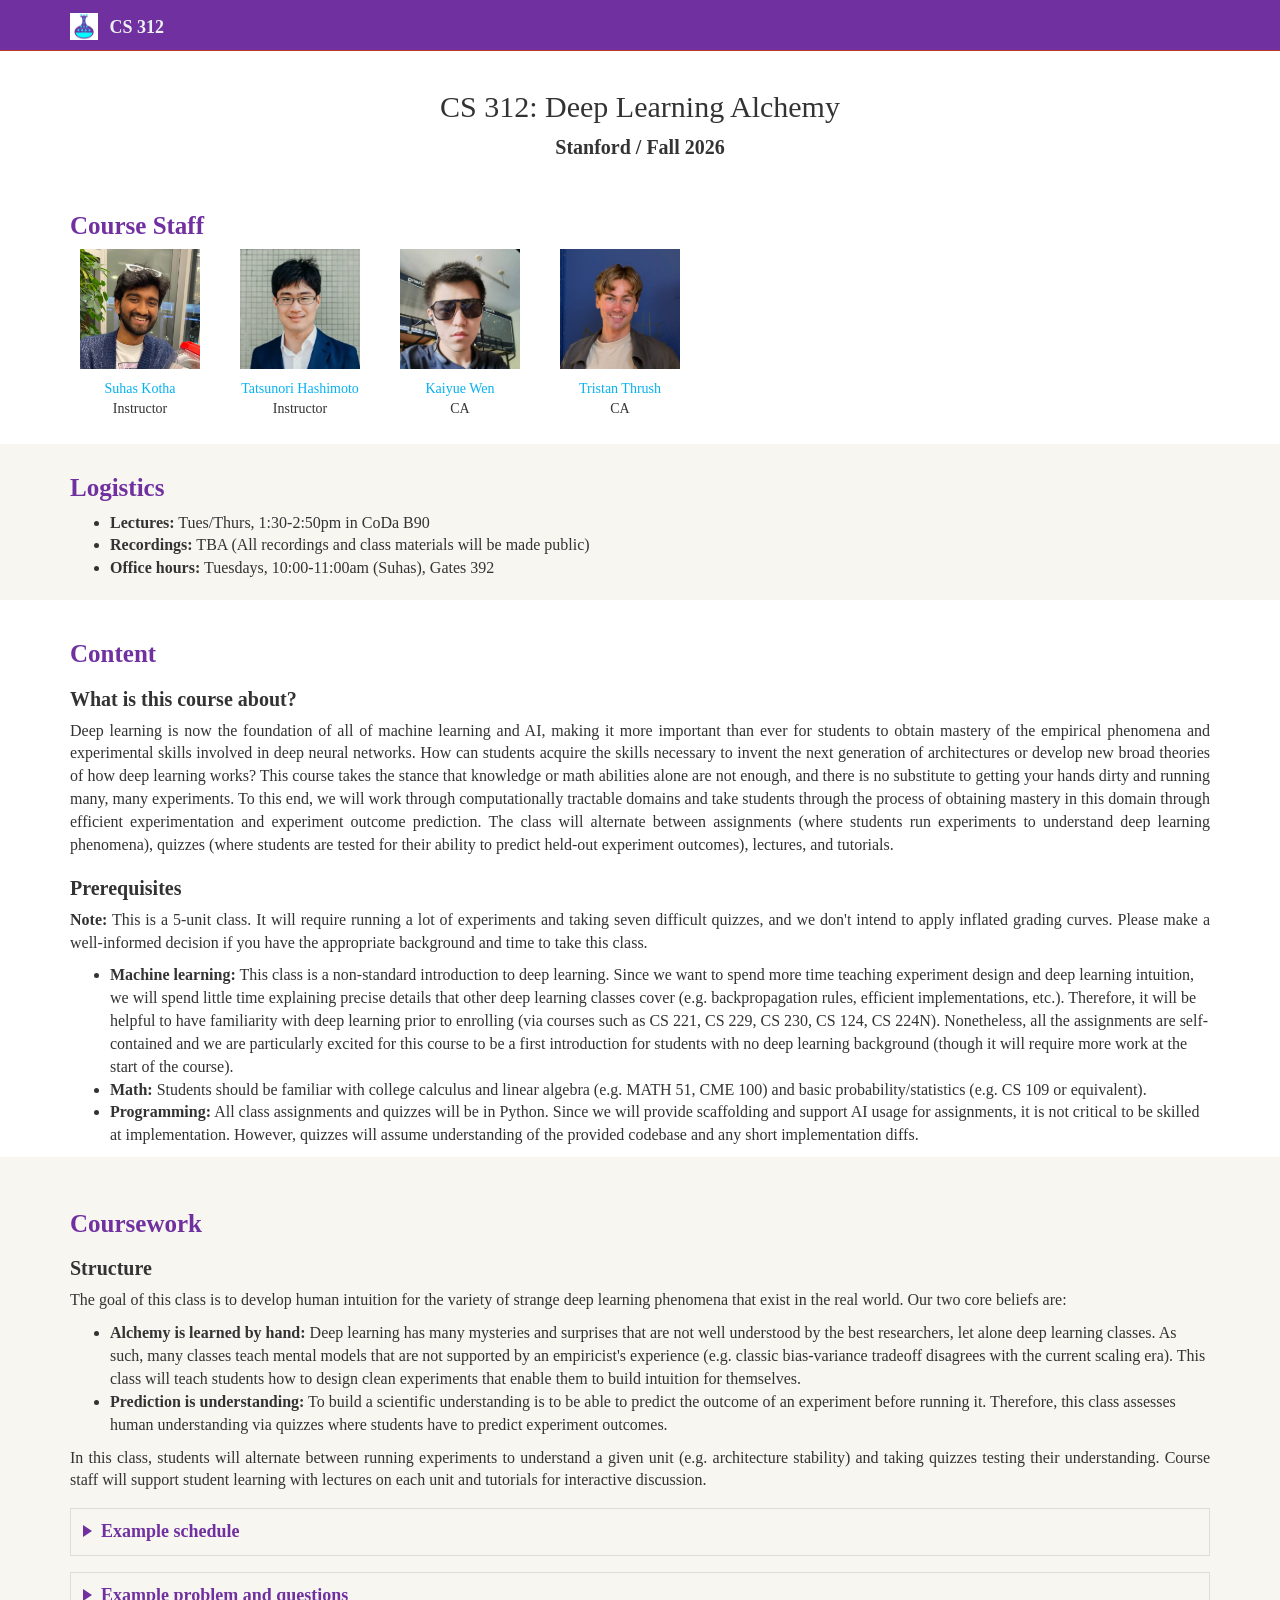
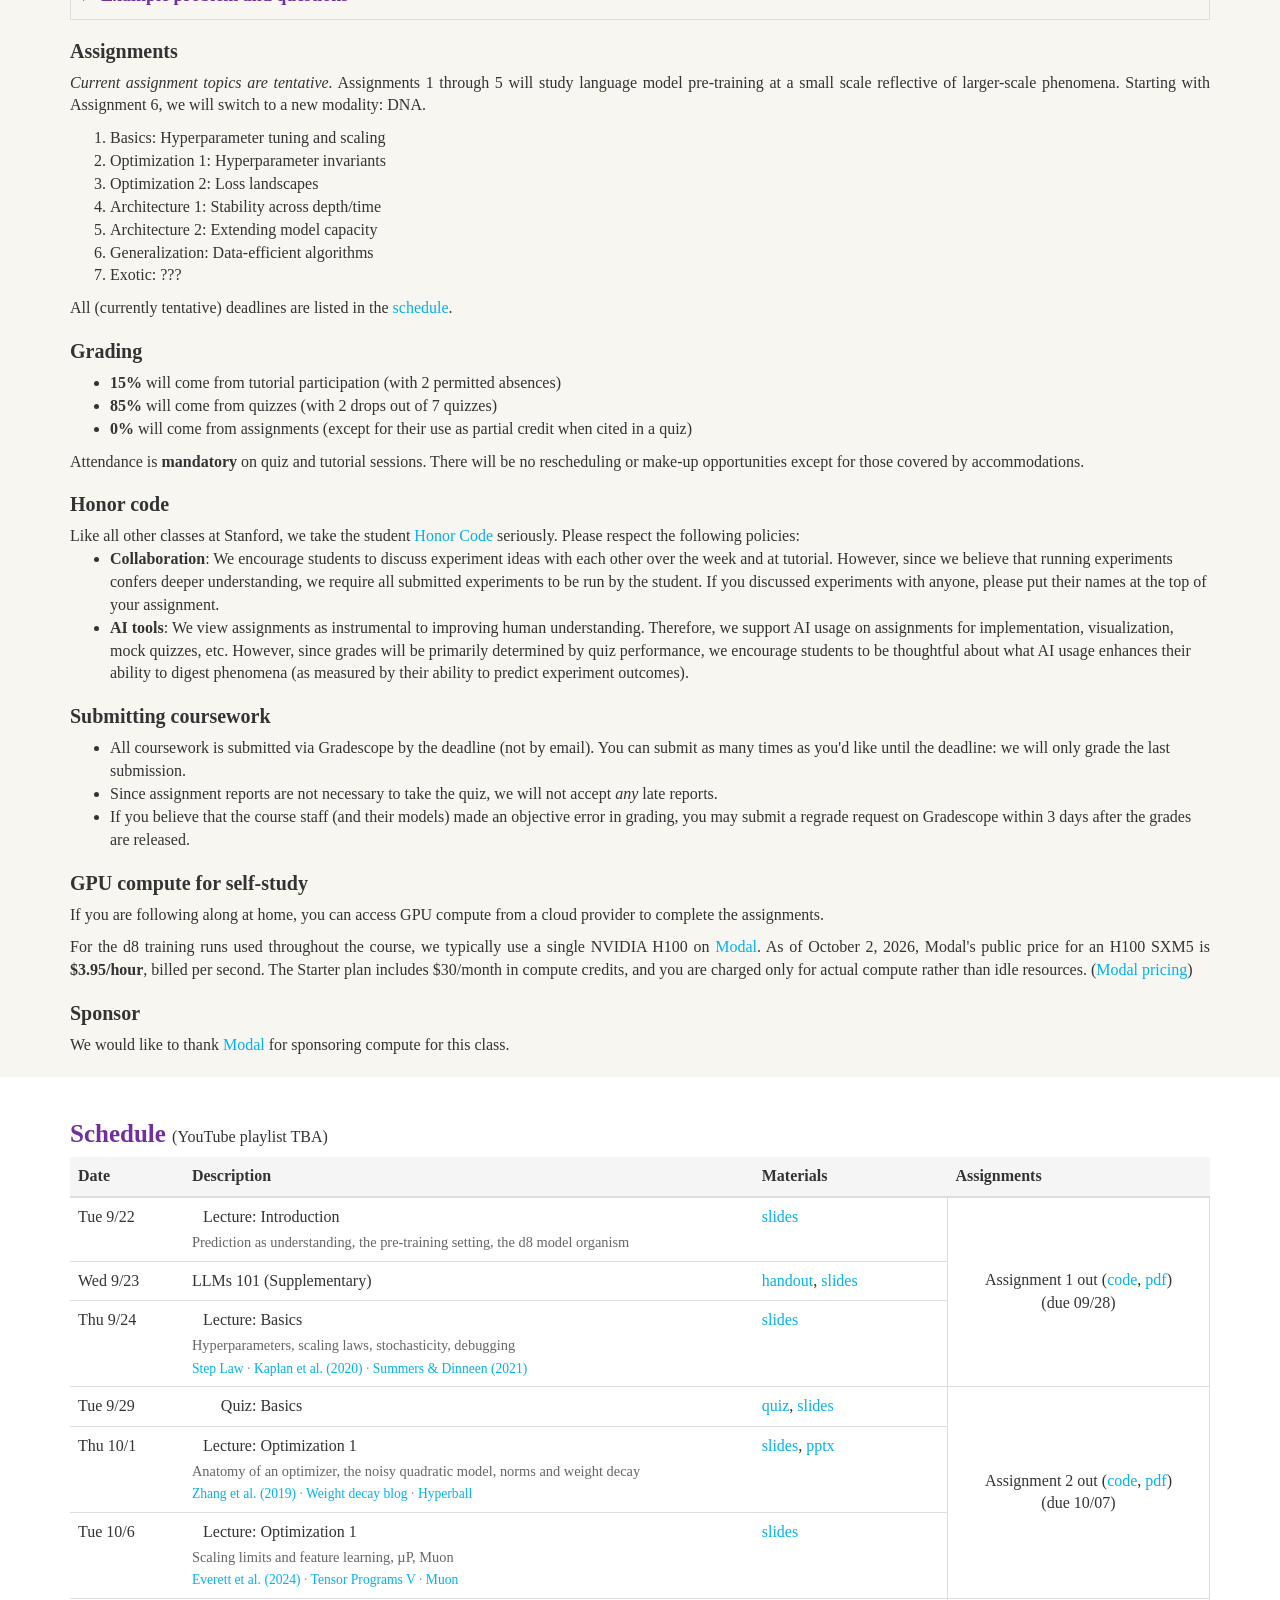
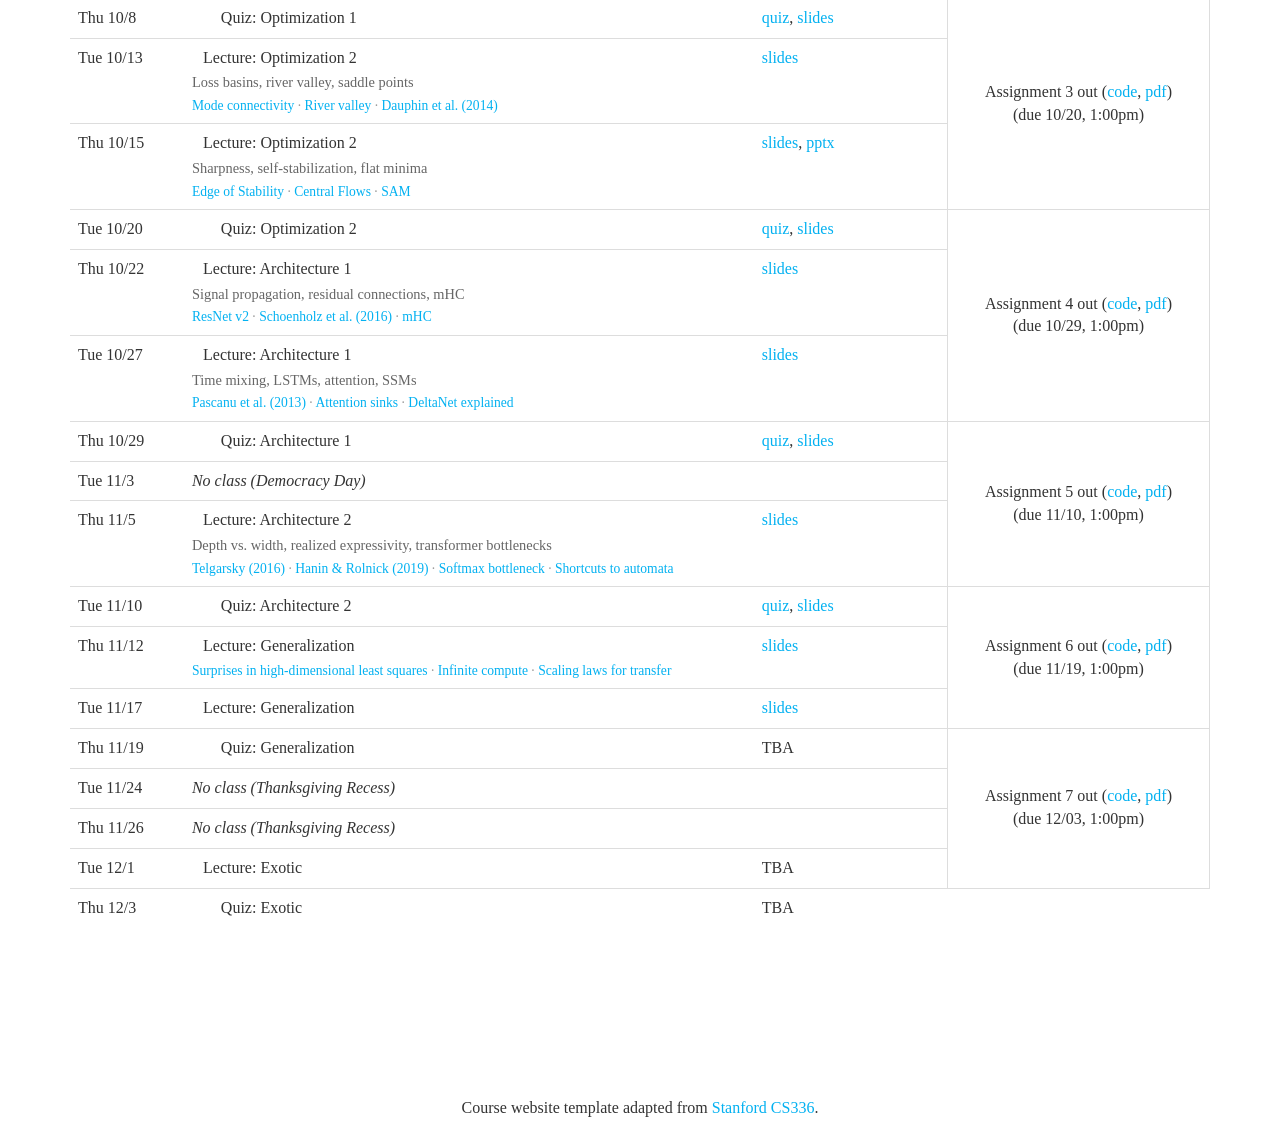
==== commit 16cbb751: "Release Assignment 7 PDF and code link" ====
--- a/index.html
+++ b/index.html
@@ -756,7 +756,7 @@
             <td>Thu 11/19</td>
             <td><span class="schedule-label">Quiz</span>: Generalization</td>
             <td>TBA</td>
-            <td class="assignment-block" rowspan="4">Assignment 7 out<span class="assignment-due-break"><br /></span> (due 12/03, 1:00pm)</td>
+            <td class="assignment-block" rowspan="4">Assignment 7 out (<a href="https://github.com/deep-learning-alchemy/rl-alchemy">code</a>, <a href="assets/assignments/a7_exotic_rl.pdf">pdf</a>)<span class="assignment-due-break"><br /></span> (due 12/03, 1:00pm)</td>
           </tr>
           <tr>
             <td>Tue 11/24</td>
